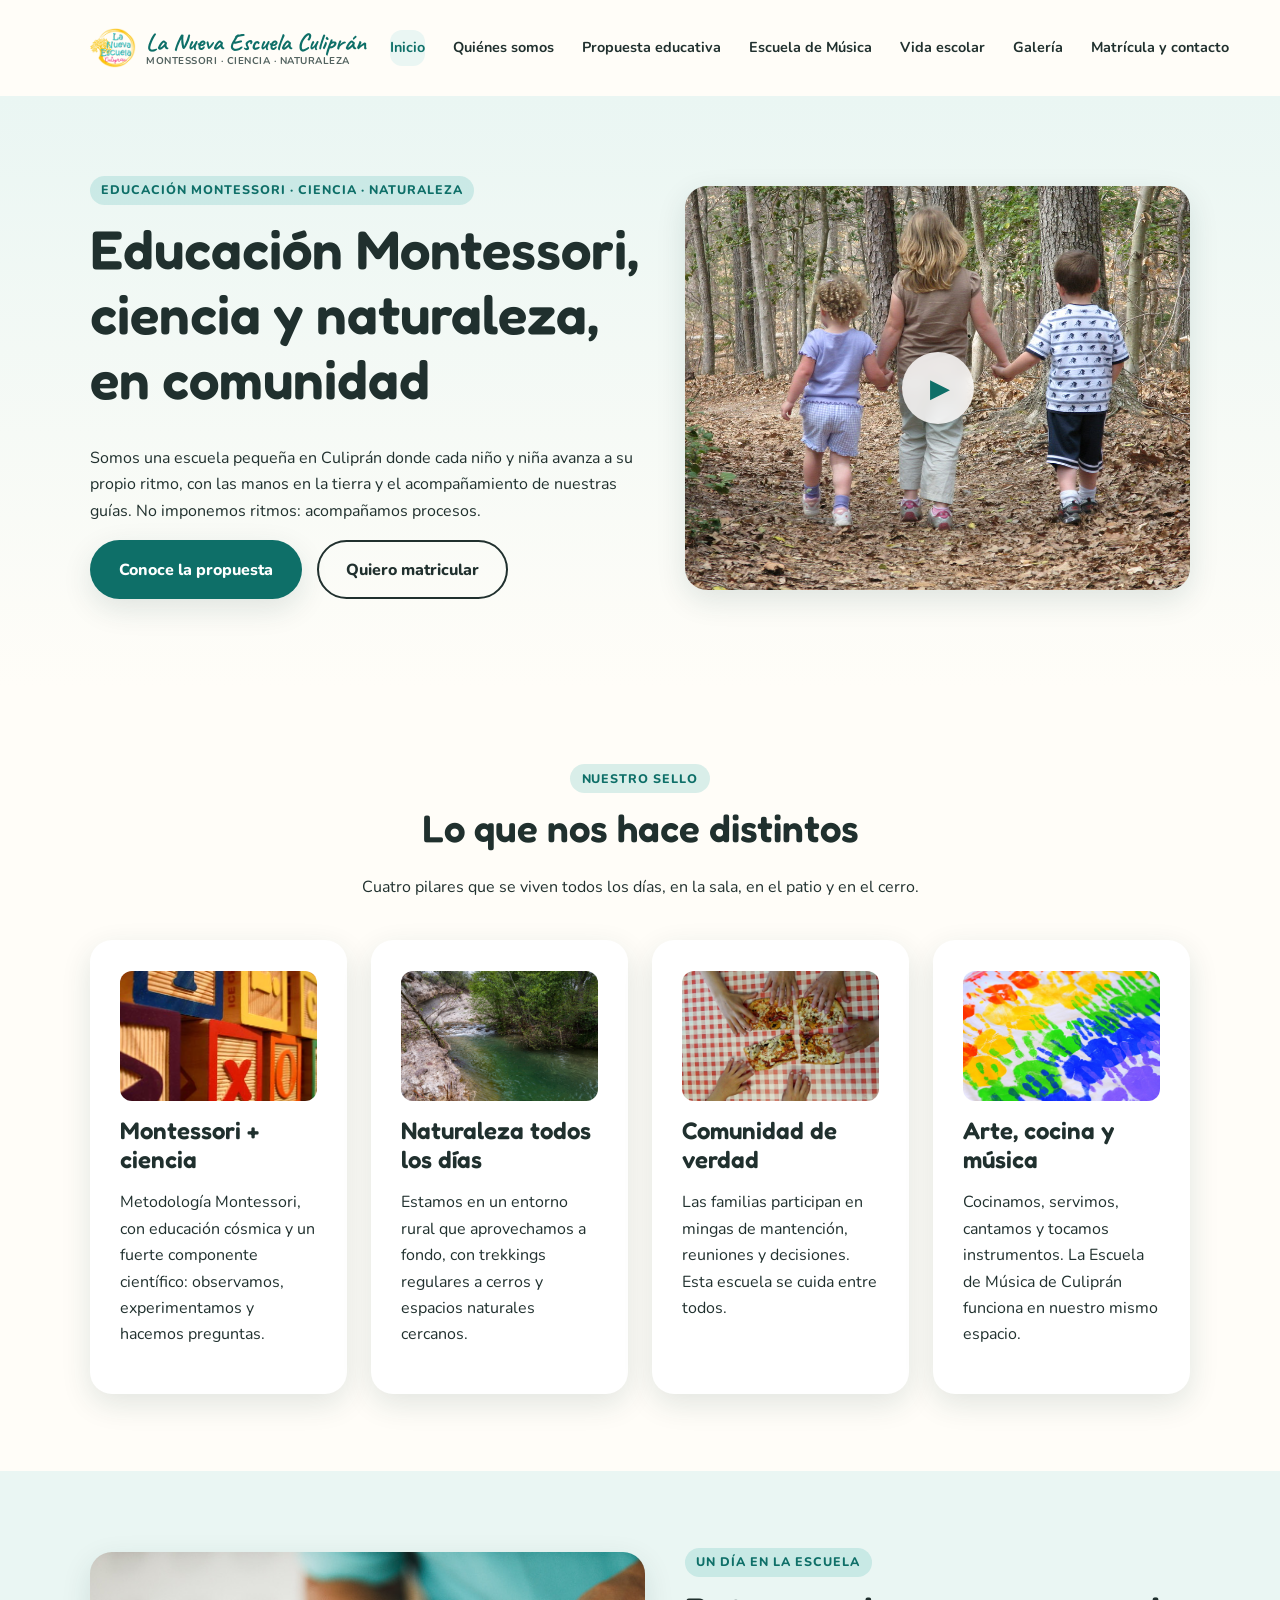
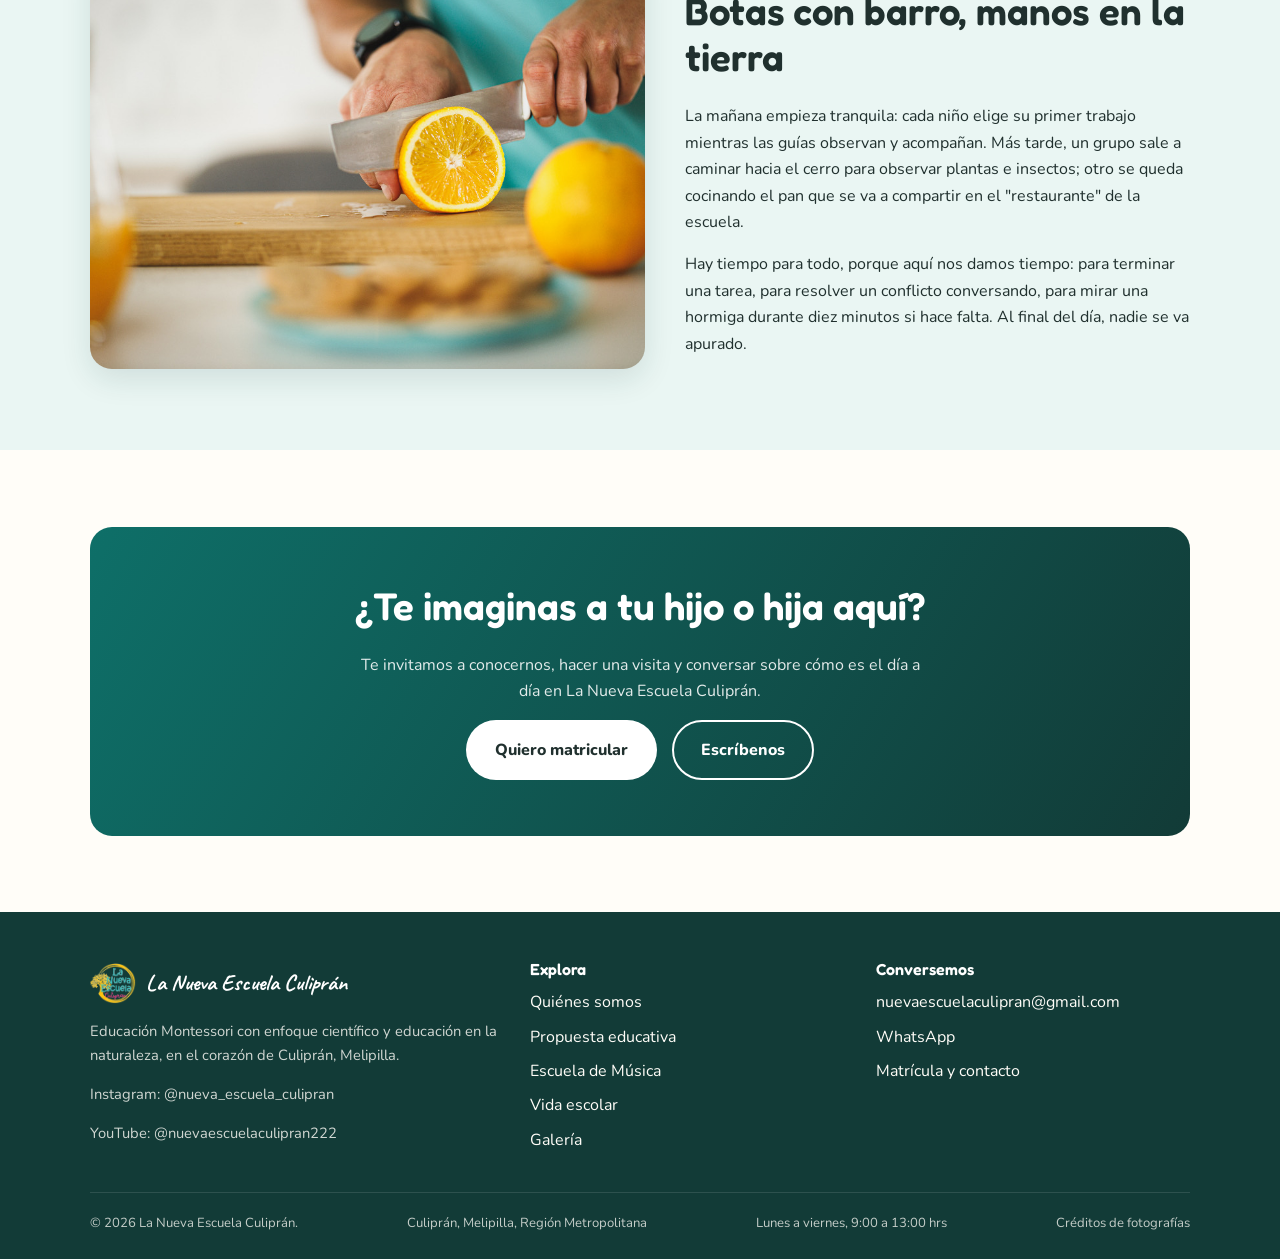
==== index.html @ 43977c89 "Update footer hours of operation" ====
<!DOCTYPE html>
<html lang="es-CL">
<head>
<meta charset="UTF-8">
<meta name="viewport" content="width=device-width, initial-scale=1.0">
<link rel="icon" href="assets/images/logo/favicon.ico" sizes="any">
<link rel="icon" type="image/png" href="assets/images/logo/favicon-32.png" sizes="32x32">
<link rel="icon" type="image/png" href="assets/images/logo/favicon-16.png" sizes="16x16">
<link rel="apple-touch-icon" href="assets/images/logo/apple-touch-icon.png">
<title>La Nueva Escuela Culiprán | Montessori, ciencia y naturaleza</title>
<meta name="description" content="La Nueva Escuela Culiprán es un proyecto educativo alternativo en Culiprán, Melipilla: Montessori, ciencia y educación en la naturaleza, en una comunidad chica y cercana.">
<link rel="stylesheet" href="css/styles.css">
</head>
<body>

<header class="site-header">
  <div class="container nav-wrapper" style="justify-content:space-between;">
    <a href="index.html" class="brand">
      <span class="brand-mark" aria-hidden="true">
        <img src="assets/images/logo/logo-transparente.png" alt="Logo de La Nueva Escuela Culiprán">
      </span>
      <span class="brand-text">
        <span class="brand-title">La Nueva Escuela Culiprán</span>
        <small>Montessori · Ciencia · Naturaleza</small>
      </span>
    </a>
    <button class="nav-toggle" aria-label="Abrir menú" aria-expanded="false">
      <svg viewBox="0 0 24 24" fill="none" stroke="currentColor" stroke-width="2" stroke-linecap="round"><line x1="3" y1="6" x2="21" y2="6"/><line x1="3" y1="12" x2="21" y2="12"/><line x1="3" y1="18" x2="21" y2="18"/></svg>
    </button>
    <div class="nav-scrim"></div>
    <nav class="main-nav" aria-label="Navegación principal">
      <button class="nav-close" aria-label="Cerrar menú">×</button>
      <ul>
        <li><a href="index.html" class="active">Inicio</a></li>
        <li><a href="quienes-somos.html">Quiénes somos</a></li>
        <li><a href="propuesta-educativa.html">Propuesta educativa</a></li>
        <li><a href="escuela-de-musica.html">Escuela de Música</a></li>
        <li><a href="vida-escolar.html">Vida escolar</a></li>
        <li><a href="galeria.html">Galería</a></li>
        <li><a href="matricula-contacto.html">Matrícula y contacto</a></li>
      </ul>
    </nav>
  </div>
</header>

<main>

  <section class="hero">
    <div class="container">
      <div>
        <span class="eyebrow">Educación Montessori · Ciencia · Naturaleza</span>
        <h1>Educación Montessori, ciencia y naturaleza, en comunidad</h1>
        <p>Somos una escuela pequeña en Culiprán donde cada niño y niña avanza a su propio ritmo, con las manos en la tierra y el acompañamiento de nuestras guías. No imponemos ritmos: acompañamos procesos.</p>
        <div class="btn-row">
          <a href="propuesta-educativa.html" class="btn btn-primary">Conoce la propuesta</a>
          <a href="https://wa.me/56975767982?text=Hola%2C%20me%20gustar%C3%ADa%20saber%20m%C3%A1s%20sobre%20matr%C3%ADcula%20en%20La%20Nueva%20Escuela%20Culipr%C3%A1n" target="_blank" rel="noopener" class="btn btn-secondary">Quiero matricular</a>
        </div>
      </div>
      <button type="button" class="video-teaser" data-video-id="5F0-nXVISpo" aria-label="Reproducir reportaje de Canal 13C sobre la escuela">
        <img class="hero-media placeholder-img" src="assets/images/stock/hero-trekking-familia.jpg" alt="Niños caminando de la mano por un sendero entre árboles, foto ilustrativa">
        <span class="play-badge"><span>▶</span></span>
      </button>
    </div>
  </section>

  <section>
    <div class="container">
      <div class="section-intro text-center">
        <span class="eyebrow">Nuestro sello</span>
        <h2>Lo que nos hace distintos</h2>
        <p>Cuatro pilares que se viven todos los días, en la sala, en el patio y en el cerro.</p>
      </div>
      <div class="grid grid-4">
        <div class="card">
          <img class="card-img" src="assets/images/stock/montessori-bloques.jpg" alt="Bloques de madera de un material educativo tipo Montessori">
          <h3>Montessori + ciencia</h3>
          <p>Metodología Montessori, con educación cósmica y un fuerte componente científico: observamos, experimentamos y hacemos preguntas.</p>
        </div>
        <div class="card">
          <img class="card-img" src="assets/images/stock/naturaleza-canon.jpg" alt="Río de aguas turquesas entre cerros y vegetación">
          <h3>Naturaleza todos los días</h3>
          <p>Estamos en un entorno rural que aprovechamos a fondo, con trekkings regulares a cerros y espacios naturales cercanos.</p>
        </div>
        <div class="card">
          <img class="card-img" src="assets/images/stock/comunidad-manos-pizza.jpg" alt="Manos compartiendo comida sobre una mesa al aire libre">
          <h3>Comunidad de verdad</h3>
          <p>Las familias participan en mingas de mantención, reuniones y decisiones. Esta escuela se cuida entre todos.</p>
        </div>
        <div class="card">
          <img class="card-img" src="assets/images/stock/arte-manos-pintura.jpg" alt="Manos con pintura de colores">
          <h3>Arte, cocina y música</h3>
          <p>Cocinamos, servimos, cantamos y tocamos instrumentos. La Escuela de Música de Culiprán funciona en nuestro mismo espacio.</p>
        </div>
      </div>
    </div>
  </section>

  <section class="section-alt">
    <div class="container">
      <div class="hero" style="padding:0; background:none;">
        <div class="container" style="padding:0;">
          <img class="placeholder-img" style="border-radius: var(--radio); box-shadow: var(--sombra);" src="assets/images/stock/cocina-manos.jpg" alt="Manos cortando fruta sobre una tabla de madera en una cocina">
          <div>
            <span class="eyebrow">Un día en la escuela</span>
            <h2>Botas con barro, manos en la tierra</h2>
            <p>La mañana empieza tranquila: cada niño elige su primer trabajo mientras las guías observan y acompañan. Más tarde, un grupo sale a caminar hacia el cerro para observar plantas e insectos; otro se queda cocinando el pan que se va a compartir en el "restaurante" de la escuela.</p>
            <p>Hay tiempo para todo, porque aquí nos damos tiempo: para terminar una tarea, para resolver un conflicto conversando, para mirar una hormiga durante diez minutos si hace falta. Al final del día, nadie se va apurado.</p>
          </div>
        </div>
      </div>
    </div>
  </section>

  <section>
    <div class="container">
      <div class="cta-band">
        <h2>¿Te imaginas a tu hijo o hija aquí?</h2>
        <p>Te invitamos a conocernos, hacer una visita y conversar sobre cómo es el día a día en La Nueva Escuela Culiprán.</p>
        <div class="btn-row">
          <a href="https://wa.me/56975767982?text=Hola%2C%20me%20gustar%C3%ADa%20saber%20m%C3%A1s%20sobre%20matr%C3%ADcula%20en%20La%20Nueva%20Escuela%20Culipr%C3%A1n" target="_blank" rel="noopener" class="btn btn-light">Quiero matricular</a>
          <a href="mailto:nuevaescuelaculipran@gmail.com" class="btn btn-secondary" style="border-color:var(--blanco); color:var(--blanco);">Escríbenos</a>
        </div>
      </div>
    </div>
  </section>

</main>

<div class="video-modal">
  <div class="video-modal-inner">
    <button type="button" class="video-modal-close" aria-label="Cerrar video">×</button>
    <div class="video-modal-frame"></div>
  </div>
</div>

<footer class="site-footer">
  <div class="container">
    <div class="footer-grid">
      <div>
        <div class="footer-brand">
          <span class="brand-mark" aria-hidden="true">
            <img src="assets/images/logo/logo-transparente.png" alt="Logo de La Nueva Escuela Culiprán">
          </span>
          <span class="brand-title">La Nueva Escuela Culiprán</span>
        </div>
        <p class="footer-note">Educación Montessori con enfoque científico y educación en la naturaleza, en el corazón de Culiprán, Melipilla.</p>
        <p class="footer-note">Instagram: <a href="https://instagram.com/nueva_escuela_culipran" target="_blank" rel="noopener">@nueva_escuela_culipran</a></p>
        <p class="footer-note">YouTube: <a href="https://www.youtube.com/@nuevaescuelaculipran222" target="_blank" rel="noopener">@nuevaescuelaculipran222</a></p>
      </div>
      <div>
        <h4>Explora</h4>
        <ul>
          <li><a href="quienes-somos.html">Quiénes somos</a></li>
          <li><a href="propuesta-educativa.html">Propuesta educativa</a></li>
          <li><a href="escuela-de-musica.html">Escuela de Música</a></li>
          <li><a href="vida-escolar.html">Vida escolar</a></li>
          <li><a href="galeria.html">Galería</a></li>
        </ul>
      </div>
      <div>
        <h4>Conversemos</h4>
        <ul>
          <li><a href="mailto:nuevaescuelaculipran@gmail.com">nuevaescuelaculipran@gmail.com</a></li>
          <li><a href="https://wa.me/56975767982?text=Hola%2C%20me%20gustar%C3%ADa%20saber%20m%C3%A1s%20sobre%20matr%C3%ADcula%20en%20La%20Nueva%20Escuela%20Culipr%C3%A1n" target="_blank" rel="noopener">WhatsApp</a></li>
          <li><a href="matricula-contacto.html">Matrícula y contacto</a></li>
        </ul>
      </div>
    </div>
    <div class="footer-bottom">
      <span>&copy; 2026 La Nueva Escuela Culiprán.</span>
      <span>Culiprán, Melipilla, Región Metropolitana</span>
      <span>Lunes a viernes, 9:00 a 13:00 hrs</span>
      <a href="galeria.html#creditos">Créditos de fotografías</a>
    </div>
  </div>
</footer>

<script src="js/main.js"></script>
</body>
</html>
---- css/styles.css ----
/* ==========================================================================
   La Nueva Escuela Culiprán — hoja de estilos compartida
   Paleta inspirada en el afiche/logo real: turquesa, dorado, coral,
   amarillo sol, verde hoja y rosa, sobre fondo crema. Mobile-first.
   ========================================================================== */

@import url('https://fonts.googleapis.com/css2?family=Caveat:wght@500;600;700&family=Fredoka:wght@400;500;600;700&family=Nunito:wght@400;600;700;800&display=swap');

:root{
  /* paleta de marca (extraída del afiche) */
  --turquesa: #17A399;
  --turquesa-fuerte: #0E6F68;   /* variante segura para texto/botones sobre fondo claro */
  --turquesa-profundo: #0B5F59; /* hover */
  --dorado: #C99A3E;
  --dorado-fuerte: #8F6B26;
  --dorado-profundo: #6E501C;
  --coral: #EF7B45;
  --coral-fuerte: #B8511F;
  --verde-hoja: #5CA860;
  --verde-hoja-fuerte: #3B7A3F;
  --amarillo: #FFD34D;   /* solo fondos/acentos puntuales — nunca texto sobre fondo claro */
  --rosa: #F2A0C4;       /* solo fondos/acentos puntuales */

  --crema: #FFFDF8;
  --crema-suave: #EAF6F3;
  --blanco: #FFFFFF;
  --tinta: #123B37;      /* fondo oscuro (footer, franjas cta) */
  --texto: #20302E;
  --texto-suave: #52625F;

  /* acento activo (se sobreescribe en la página de música) */
  --acento: var(--turquesa-fuerte);
  --acento-claro: var(--turquesa);
  --acento-hover: var(--turquesa-profundo);

  --fuente-script: 'Caveat', cursive;
  --fuente-titulo: 'Fredoka', 'Nunito', sans-serif;
  --fuente-texto: 'Nunito', -apple-system, BlinkMacSystemFont, sans-serif;

  --radio: 22px;
  --radio-chico: 12px;
  --sombra: 0 10px 30px rgba(18, 59, 55, 0.12);
}

*, *::before, *::after{ box-sizing: border-box; }

html{ scroll-behavior: smooth; }

body{
  margin: 0;
  font-family: var(--fuente-texto);
  color: var(--texto);
  background: var(--crema);
  line-height: 1.65;
  -webkit-font-smoothing: antialiased;
}

img{ max-width: 100%; display: block; }

a{ color: inherit; }

h1, h2, h3, h4{
  font-family: var(--fuente-titulo);
  font-weight: 600;
  line-height: 1.2;
  margin: 0 0 0.6em;
  color: var(--texto);
}

h1{ font-size: clamp(2rem, 6vw, 3.4rem); }
h2{ font-size: clamp(1.6rem, 4.5vw, 2.4rem); }
h3{ font-size: clamp(1.2rem, 3vw, 1.5rem); }

p{ margin: 0 0 1em; }

.container{
  width: 100%;
  max-width: 1140px;
  margin: 0 auto;
  padding: 0 1.25rem;
}

.eyebrow{
  display: inline-block;
  font-family: var(--fuente-texto);
  font-weight: 800;
  letter-spacing: 0.08em;
  text-transform: uppercase;
  font-size: 0.78rem;
  color: var(--acento);
  background: color-mix(in srgb, var(--acento-claro) 16%, transparent);
  padding: 0.35em 0.9em;
  border-radius: 999px;
  margin-bottom: 0.9em;
}

.text-center{ text-align: center; }
.section-intro{ max-width: 700px; margin: 0 auto 2.5rem; }
.section-intro.text-left{ margin-left: 0; }

section{ padding: clamp(2.5rem, 6vw, 5rem) 0; }
.section-alt{ background: var(--crema-suave); }
.section-cafe{
  background: var(--tinta);
  color: var(--crema);
}
.section-cafe h2, .section-cafe h3{ color: var(--blanco); }

/* ---------- divisor decorativo (uso puntual, no como fondo) ---------- */
.divider{
  display: flex;
  align-items: center;
  justify-content: center;
  gap: 0.9rem;
  margin: 0 auto 2.5rem;
  max-width: 320px;
}
.divider::before, .divider::after{
  content: "";
  height: 2px;
  flex: 1;
  background: linear-gradient(90deg, transparent, currentColor);
  opacity: 0.35;
}
.divider::after{ background: linear-gradient(90deg, currentColor, transparent); }
.divider span{
  font-size: 1.3rem;
  line-height: 1;
  flex-shrink: 0;
}

/* ---------- botones ---------- */
.btn{
  display: inline-flex;
  align-items: center;
  justify-content: center;
  gap: 0.5em;
  font-family: var(--fuente-texto);
  font-weight: 800;
  font-size: 1rem;
  text-decoration: none;
  padding: 0.9em 1.7em;
  border-radius: 999px;
  border: 2px solid transparent;
  cursor: pointer;
  transition: transform 0.15s ease, box-shadow 0.15s ease, background 0.15s ease;
}
.btn:hover{ transform: translateY(-2px); }

.btn-primary{
  background: var(--acento);
  color: var(--blanco);
  box-shadow: var(--sombra);
}
.btn-primary:hover{ background: var(--acento-hover); }

.btn-secondary{
  background: transparent;
  border-color: currentColor;
  color: var(--texto);
}
.btn-secondary:hover{ background: rgba(18,59,55,0.06); }

.btn-light{
  background: var(--blanco);
  color: var(--texto);
}

.btn-whatsapp{
  background: var(--verde-hoja-fuerte);
  color: var(--blanco);
}
.btn-whatsapp:hover{ background: #2c5e2f; }

.btn-row{
  display: flex;
  flex-wrap: wrap;
  gap: 0.9rem;
}

/* ---------- header ----------
   Una sola fila: logo a la izquierda, nav a la derecha. Sin backdrop-filter:
   esa propiedad convierte a .site-header en el "contenedor" de referencia
   para los descendientes con position:fixed (como .main-nav), lo que rompía
   el menú móvil y lo hacía aparecer apilado en vez de oculto. */
.site-header{
  position: sticky;
  top: 0;
  z-index: 100;
  background: var(--crema);
}

.site-header .container{
  display: flex;
  align-items: center;
  justify-content: space-between;
  gap: 1.5rem;
  height: 96px;
}

.brand{
  display: flex;
  align-items: center;
  gap: 0.65rem;
  text-decoration: none;
  color: var(--texto);
  flex-shrink: 0;
}
.brand-mark{
  width: 46px;
  height: 46px;
  flex-shrink: 0;
  display: flex;
  align-items: center;
  justify-content: center;
}
.brand-mark img{
  width: 100%;
  height: 100%;
  object-fit: contain;
  display: block;
}

.brand-text{
  display: flex;
  flex-direction: column;
  justify-content: center;
  line-height: 1.15;
}
.brand-title{
  font-family: var(--fuente-script);
  font-weight: 700;
  font-size: 1.5rem;
  color: var(--turquesa-fuerte);
  white-space: nowrap;
}
.brand-text small{
  font-family: var(--fuente-texto);
  font-weight: 700;
  font-size: 0.62rem;
  letter-spacing: 0.05em;
  text-transform: uppercase;
  color: var(--texto-suave);
  white-space: nowrap;
}

.nav-toggle{
  display: inline-flex;
  align-items: center;
  justify-content: center;
  width: 44px;
  height: 44px;
  border-radius: 12px;
  border: 2px solid var(--texto);
  background: transparent;
  cursor: pointer;
  flex-shrink: 0;
}
.nav-toggle svg{ width: 22px; height: 22px; }

.main-nav{
  position: fixed;
  inset: 0 0 0 auto;
  width: min(82vw, 340px);
  height: 100vh;
  background: var(--blanco);
  box-shadow: -12px 0 30px rgba(18,59,55,0.15);
  padding: 5.5rem 1.75rem 2rem;
  transform: translateX(100%);
  transition: transform 0.28s ease;
  z-index: 99;
  overflow-y: auto;
  display: flex;
  flex-direction: column;
}
.main-nav.is-open{ transform: translateX(0); }

.nav-scrim{
  position: fixed;
  inset: 0;
  background: rgba(18,59,55,0.35);
  opacity: 0;
  pointer-events: none;
  transition: opacity 0.28s ease;
  z-index: 98;
}
.nav-scrim.is-open{ opacity: 1; pointer-events: auto; }

.main-nav ul{
  list-style: none;
  margin: 0;
  padding: 0;
  display: flex;
  flex-direction: column;
  gap: 0.3rem;
}
.main-nav a{
  display: block;
  text-decoration: none;
  font-weight: 700;
  font-size: 1.08rem;
  padding: 0.75em 0.5em;
  border-radius: var(--radio-chico);
  color: var(--texto);
  white-space: nowrap;
}
.main-nav a:hover, .main-nav a.active{
  background: var(--crema-suave);
  color: var(--acento);
}
.nav-close{
  position: absolute;
  top: 1.1rem;
  right: 1.25rem;
  width: 40px;
  height: 40px;
  border-radius: 50%;
  border: 2px solid var(--texto);
  background: transparent;
  font-size: 1.3rem;
  cursor: pointer;
  line-height: 1;
}

/* Desde acá el header es UNA fila: logo | nav, sin hamburguesa ni drawer.
   1240px es el mínimo real (medido con las fuentes reales: logo en Caveat +
   7 links en Nunito con 28px de gap) para que nada se corte en dos líneas. */
@media (min-width: 1240px){
  .nav-toggle, .nav-close, .nav-scrim{ display: none; }

  .main-nav{
    position: static;
    width: auto;
    height: auto;
    box-shadow: none;
    background: transparent;
    padding: 0;
    transform: none;
    overflow: visible;
    display: block;
  }
  .main-nav ul{
    display: flex;
    flex-direction: row;
    align-items: center;
    gap: 28px;
  }
  .main-nav a{
    font-size: 0.9rem;
    padding: 0.4em 0;
  }
}

/* ---------- hero ---------- */
.hero{
  padding: clamp(2.5rem, 8vw, 5rem) 0 clamp(3rem, 8vw, 5.5rem);
  background: linear-gradient(180deg, var(--crema-suave), var(--crema));
}
.hero .container{
  display: grid;
  gap: 2.5rem;
  align-items: center;
}
@media (min-width: 900px){
  .hero .container{ grid-template-columns: 1.1fr 1fr; }
}
.hero-media{
  border-radius: var(--radio);
  overflow: hidden;
  box-shadow: var(--sombra);
}

.placeholder-img{
  width: 100%;
  aspect-ratio: 4 / 3;
  border-radius: var(--radio);
  object-fit: cover;
  background: var(--crema-suave);
}

.hero-media.placeholder-img{ aspect-ratio: 5/4; box-shadow: var(--sombra); }

/* ---------- tarjetas / grillas ---------- */
.grid{ display: grid; gap: 1.5rem; }
.grid-2{ grid-template-columns: 1fr; }
.grid-3{ grid-template-columns: 1fr; }
.grid-4{ grid-template-columns: 1fr; }
@media (min-width: 640px){
  .grid-2{ grid-template-columns: 1fr 1fr; }
  .grid-4{ grid-template-columns: 1fr 1fr; }
}
@media (min-width: 900px){
  .grid-3{ grid-template-columns: repeat(3, 1fr); }
  .grid-4{ grid-template-columns: repeat(4, 1fr); }
}

.card{
  background: var(--blanco);
  border-radius: var(--radio);
  padding: 1.9rem;
  box-shadow: var(--sombra);
}
.card .icon{
  width: 54px;
  height: 54px;
  border-radius: 16px;
  display: flex;
  align-items: center;
  justify-content: center;
  font-size: 1.5rem;
  background: color-mix(in srgb, var(--acento-claro) 18%, transparent);
  margin-bottom: 1rem;
}
.card-img{
  width: 100%;
  aspect-ratio: 3 / 2;
  object-fit: cover;
  border-radius: var(--radio-chico);
  margin-bottom: 1rem;
}

.card-soft{
  background: var(--crema-suave);
  border-radius: var(--radio);
  padding: 1.9rem;
}

/* ---------- CTA final ---------- */
.cta-band{
  background: linear-gradient(120deg, var(--turquesa-fuerte), var(--tinta));
  color: var(--blanco);
  border-radius: var(--radio);
  padding: clamp(2rem, 6vw, 3.5rem);
  text-align: center;
}
.cta-band h2{ color: var(--blanco); }
.cta-band p{ color: rgba(255,255,255,0.88); max-width: 560px; margin-left: auto; margin-right: auto; }
.cta-band .btn-row{ justify-content: center; }

/* ---------- listas de valores ---------- */
.values-list{
  list-style: none;
  margin: 0;
  padding: 0;
  display: grid;
  gap: 1rem;
}
.values-list li{
  display: flex;
  gap: 0.9rem;
  align-items: flex-start;
  background: var(--blanco);
  border-radius: var(--radio-chico);
  padding: 1rem 1.2rem;
  box-shadow: var(--sombra);
}
.values-list .bullet{
  flex-shrink: 0;
  width: 34px;
  height: 34px;
  border-radius: 50%;
  background: var(--acento);
  color: var(--blanco);
  display: flex;
  align-items: center;
  justify-content: center;
  font-weight: 800;
}

/* ---------- timeline (vida escolar) ---------- */
.timeline{
  display: grid;
  gap: 1.25rem;
}
.timeline-item{
  display: grid;
  grid-template-columns: auto 1fr;
  gap: 1rem;
  background: var(--blanco);
  border-radius: var(--radio-chico);
  padding: 1.25rem 1.4rem;
  box-shadow: var(--sombra);
}
.timeline-month{
  font-family: var(--fuente-titulo);
  font-weight: 600;
  color: var(--acento);
  min-width: 92px;
}

/* ---------- tabla de precios (música) ---------- */
.price-table{
  width: 100%;
  border-collapse: collapse;
  background: var(--blanco);
  border-radius: var(--radio);
  overflow: hidden;
  box-shadow: var(--sombra);
}
.price-table th, .price-table td{
  text-align: left;
  padding: 1rem 1.1rem;
  border-bottom: 1px solid var(--crema-suave);
}
.price-table thead th{
  background: var(--acento);
  color: var(--blanco);
  font-family: var(--fuente-titulo);
  font-weight: 600;
}
.price-table tr:last-child td{ border-bottom: none; }
.table-scroll{ overflow-x: auto; border-radius: var(--radio); }
.price-note{
  font-size: 0.85rem;
  color: var(--texto-suave);
  font-style: italic;
}

/* ---------- galería ---------- */
.gallery-grid{
  display: grid;
  grid-template-columns: repeat(2, 1fr);
  gap: 1rem;
}
@media (min-width: 700px){
  .gallery-grid{ grid-template-columns: repeat(3, 1fr); }
}
.gallery-grid .placeholder-img{ aspect-ratio: 1/1; border-radius: var(--radio-chico); }

/* ---------- pasos de matrícula ---------- */
.steps{
  list-style: none;
  margin: 0;
  padding: 0;
  display: grid;
  gap: 1.25rem;
  counter-reset: paso;
}
.steps li{
  position: relative;
  background: var(--blanco);
  border-radius: var(--radio);
  padding: 1.5rem 1.5rem 1.5rem 4.2rem;
  box-shadow: var(--sombra);
}
.steps li::before{
  counter-increment: paso;
  content: counter(paso);
  position: absolute;
  left: 1.3rem;
  top: 1.4rem;
  width: 32px;
  height: 32px;
  border-radius: 50%;
  background: var(--acento);
  color: var(--blanco);
  font-weight: 800;
  font-family: var(--fuente-texto);
  display: flex;
  align-items: center;
  justify-content: center;
}

/* ---------- contacto ---------- */
.contact-grid{
  display: grid;
  gap: 1.5rem;
}

.map-embed{
  position: relative;
  width: 100%;
  aspect-ratio: 4 / 3;
  border-radius: var(--radio);
  overflow: hidden;
  box-shadow: var(--sombra);
}
.map-embed iframe{
  position: absolute;
  inset: 0;
  width: 100%;
  height: 100%;
  border: 0;
  display: block;
}
@media (min-width: 700px){
  .map-embed{ aspect-ratio: 16 / 9; }
}

.video-embed{
  position: relative;
  width: 100%;
  aspect-ratio: 16 / 9;
  border-radius: var(--radio);
  overflow: hidden;
  box-shadow: var(--sombra);
}
.video-embed iframe{
  position: absolute;
  inset: 0;
  width: 100%;
  height: 100%;
  border: 0;
  display: block;
}

/* ---------- pastillas de navegación interna (dentro de una página) ---------- */
.page-tabs-wrap{
  padding: 0.85rem 0;
  background: var(--crema);
  border-bottom: 1px solid var(--crema-suave);
}
.page-tabs{
  display: flex;
  gap: 0.6rem;
  overflow-x: auto;
  scrollbar-width: none;
}
.page-tabs::-webkit-scrollbar{ display: none; }
.page-tabs a{
  flex-shrink: 0;
  white-space: nowrap;
  font-weight: 700;
  font-size: 0.85rem;
  padding: 0.5em 1.1em;
  border-radius: 999px;
  background: var(--crema-suave);
  color: var(--texto);
  text-decoration: none;
  transition: background 0.15s ease, color 0.15s ease;
}
.page-tabs a:hover{
  background: color-mix(in srgb, var(--acento) 18%, transparent);
  color: var(--acento);
}

/* margen para que el header sticky (96px) no tape las secciones ancladas */
#talleres, #horarios, #viernes-magicos, #disco{ scroll-margin-top: 112px; }
@media (min-width: 800px){
  .contact-grid{ grid-template-columns: 1fr 1fr; }
}
.contact-item{
  display: flex;
  gap: 0.9rem;
  align-items: flex-start;
  margin-bottom: 1.1rem;
}
.contact-item .icon{
  width: 44px;
  height: 44px;
  border-radius: 12px;
  background: var(--crema-suave);
  display: flex;
  align-items: center;
  justify-content: center;
  flex-shrink: 0;
  font-size: 1.2rem;
}
.placeholder-tag{
  display: inline-block;
  background: var(--amarillo);
  color: #5C3F00;
  font-size: 0.78rem;
  font-weight: 700;
  padding: 0.15em 0.6em;
  border-radius: 6px;
  margin-left: 0.4em;
}

/* ---------- footer ---------- */
.site-footer{
  background: var(--tinta);
  color: var(--crema);
  padding: 3rem 0 1.5rem;
}
.site-footer a{ text-decoration: none; color: var(--crema); }
.site-footer a:hover{ color: var(--amarillo); }
.footer-grid{
  display: grid;
  gap: 2rem;
  margin-bottom: 2rem;
}
@media (min-width: 700px){
  .footer-grid{ grid-template-columns: 1.3fr 1fr 1fr; }
}
.footer-grid h4{ color: var(--blanco); font-family: var(--fuente-titulo); font-size: 1rem; }
.footer-grid ul{ list-style: none; margin: 0; padding: 0; display: grid; gap: 0.5rem; }
.footer-brand{ display: flex; align-items: center; gap: 0.6rem; margin-bottom: 0.8rem; }
.footer-brand .brand-title{ color: var(--blanco); font-size: 1.4rem; }
.footer-note{ opacity: 0.8; font-size: 0.92rem; }
.footer-bottom{
  border-top: 1px solid rgba(255,253,248,0.15);
  padding-top: 1.25rem;
  font-size: 0.82rem;
  opacity: 0.75;
  display: flex;
  flex-wrap: wrap;
  gap: 0.5rem 1.2rem;
  justify-content: space-between;
}

/* ---------- teaser de video (overlay tipo thumbnail) + lightbox ----------
   .video-teaser envuelve una imagen ya existente (ej. hero-media) sin tocar
   su tamaño/aspect-ratio/radio propios — solo agrega el botón de play. */
.video-teaser{
  position: relative;
  display: block;
  width: 100%;
  border: none;
  padding: 0;
  background: none;
  cursor: pointer;
}
.video-teaser img{ transition: filter 0.25s ease; }
.video-teaser:hover img{ filter: brightness(0.82); }
.video-teaser .play-badge{
  position: absolute;
  inset: 0;
  display: flex;
  align-items: center;
  justify-content: center;
  pointer-events: none;
}
.video-teaser .play-badge span{
  width: 72px;
  height: 72px;
  border-radius: 50%;
  background: rgba(255,255,255,0.82);
  backdrop-filter: blur(6px);
  -webkit-backdrop-filter: blur(6px);
  color: var(--acento);
  display: flex;
  align-items: center;
  justify-content: center;
  font-size: 1.6rem;
  padding-left: 4px;
  box-shadow: 0 8px 24px rgba(18,59,55,0.35);
  transition: transform 0.25s ease;
}
.video-teaser:hover .play-badge span{ transform: scale(1.1); }

.video-modal{
  display: none;
  position: fixed;
  inset: 0;
  z-index: 200;
  background: rgba(18,59,55,0.9);
  align-items: center;
  justify-content: center;
  padding: 1.25rem;
}
.video-modal.is-open{ display: flex; }
.video-modal-inner{
  position: relative;
  width: 100%;
  max-width: 900px;
}
.video-modal-frame{
  width: 100%;
  aspect-ratio: 16/9;
  border-radius: var(--radio-chico);
  overflow: hidden;
  background: #000;
}
.video-modal-frame iframe{ width: 100%; height: 100%; border: none; display: block; }
.video-modal-close{
  position: absolute;
  top: -46px;
  right: 0;
  width: 36px;
  height: 36px;
  border-radius: 50%;
  border: 2px solid var(--blanco);
  background: transparent;
  color: var(--blanco);
  font-size: 1.2rem;
  line-height: 1;
  cursor: pointer;
}

/* ---------- música: acento propio (dorado) ---------- */
body.pagina-musica{
  --acento: var(--dorado-fuerte);
  --acento-claro: var(--dorado);
  --acento-hover: var(--dorado-profundo);
}

/* ---------- utilidades ---------- */
.mt-0{ margin-top: 0; }
.mb-0{ margin-bottom: 0; }
.text-muted{ color: var(--texto-suave); }
.badge{
  display: inline-block;
  background: var(--crema-suave);
  color: var(--texto-suave);
  font-size: 0.75rem;
  font-weight: 700;
  padding: 0.25em 0.75em;
  border-radius: 999px;
  margin-bottom: 0.5rem;
  letter-spacing: 0.03em;
  text-transform: uppercase;
}
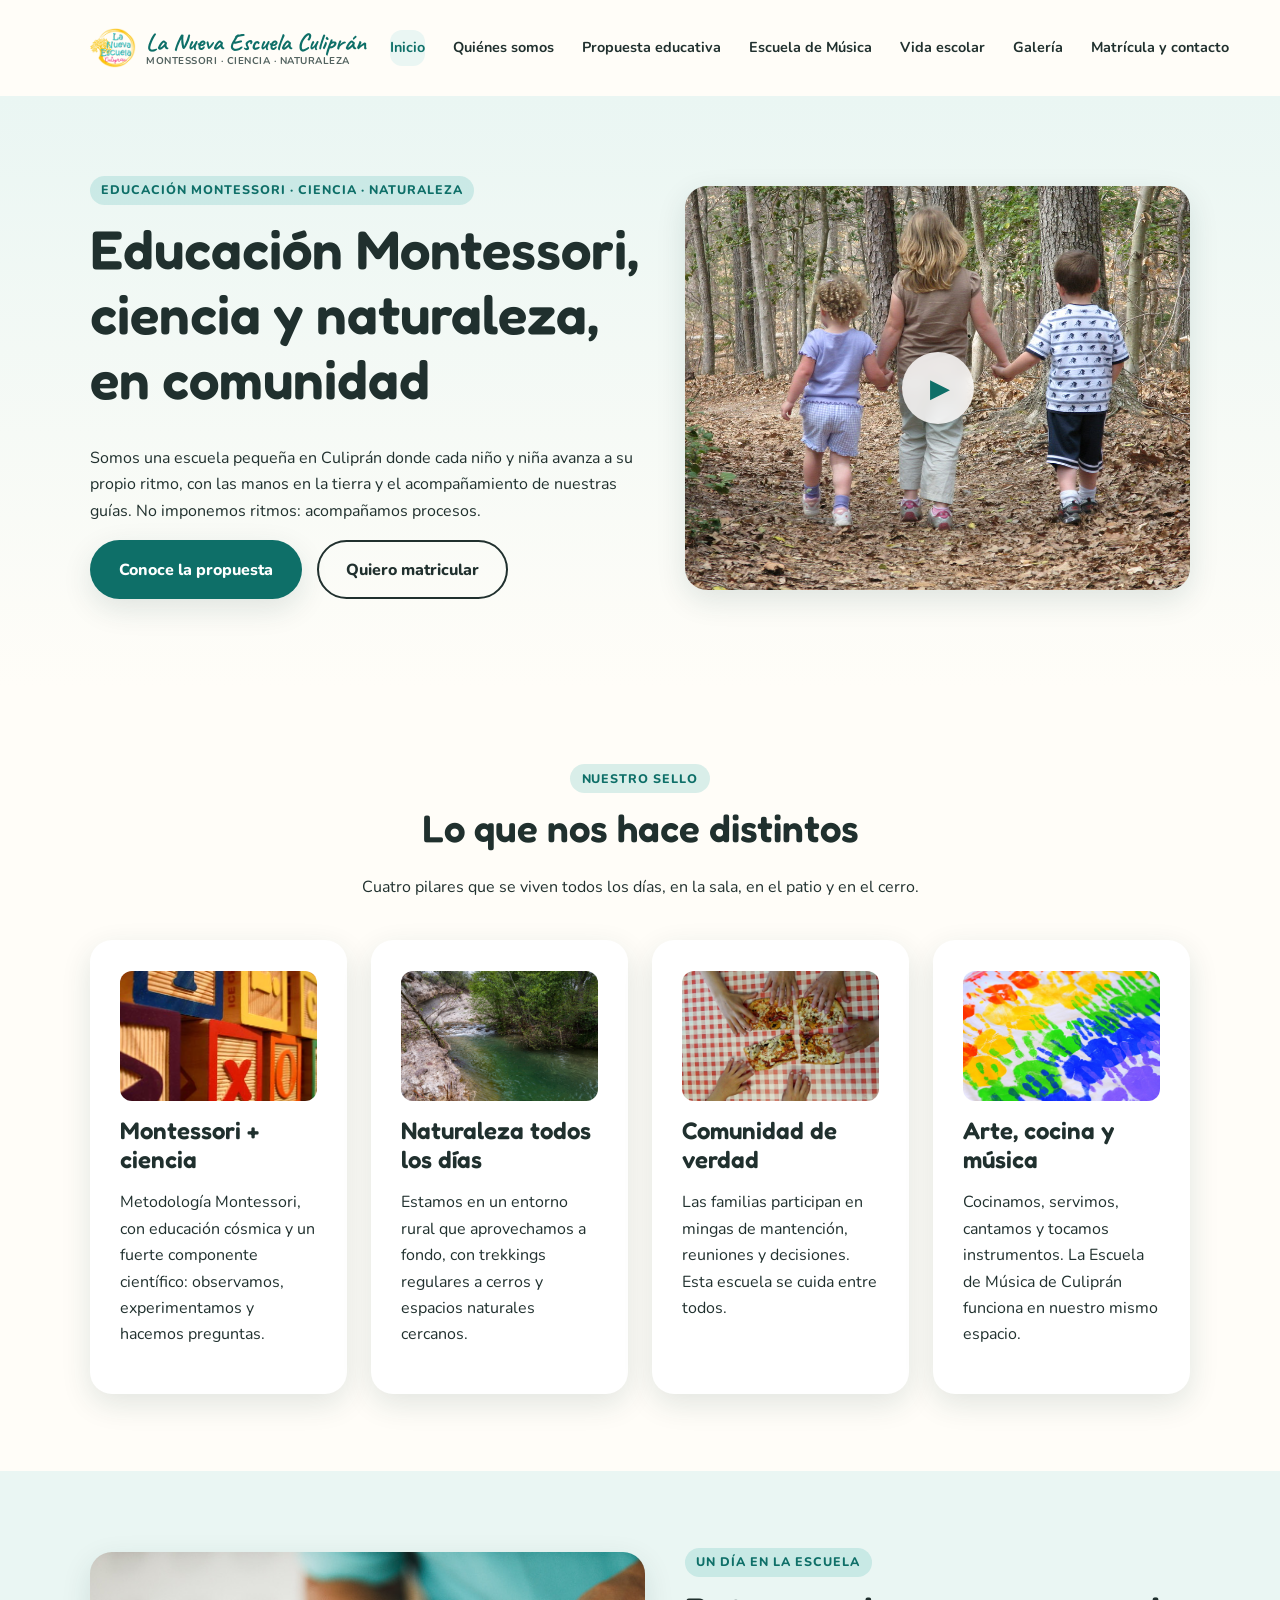
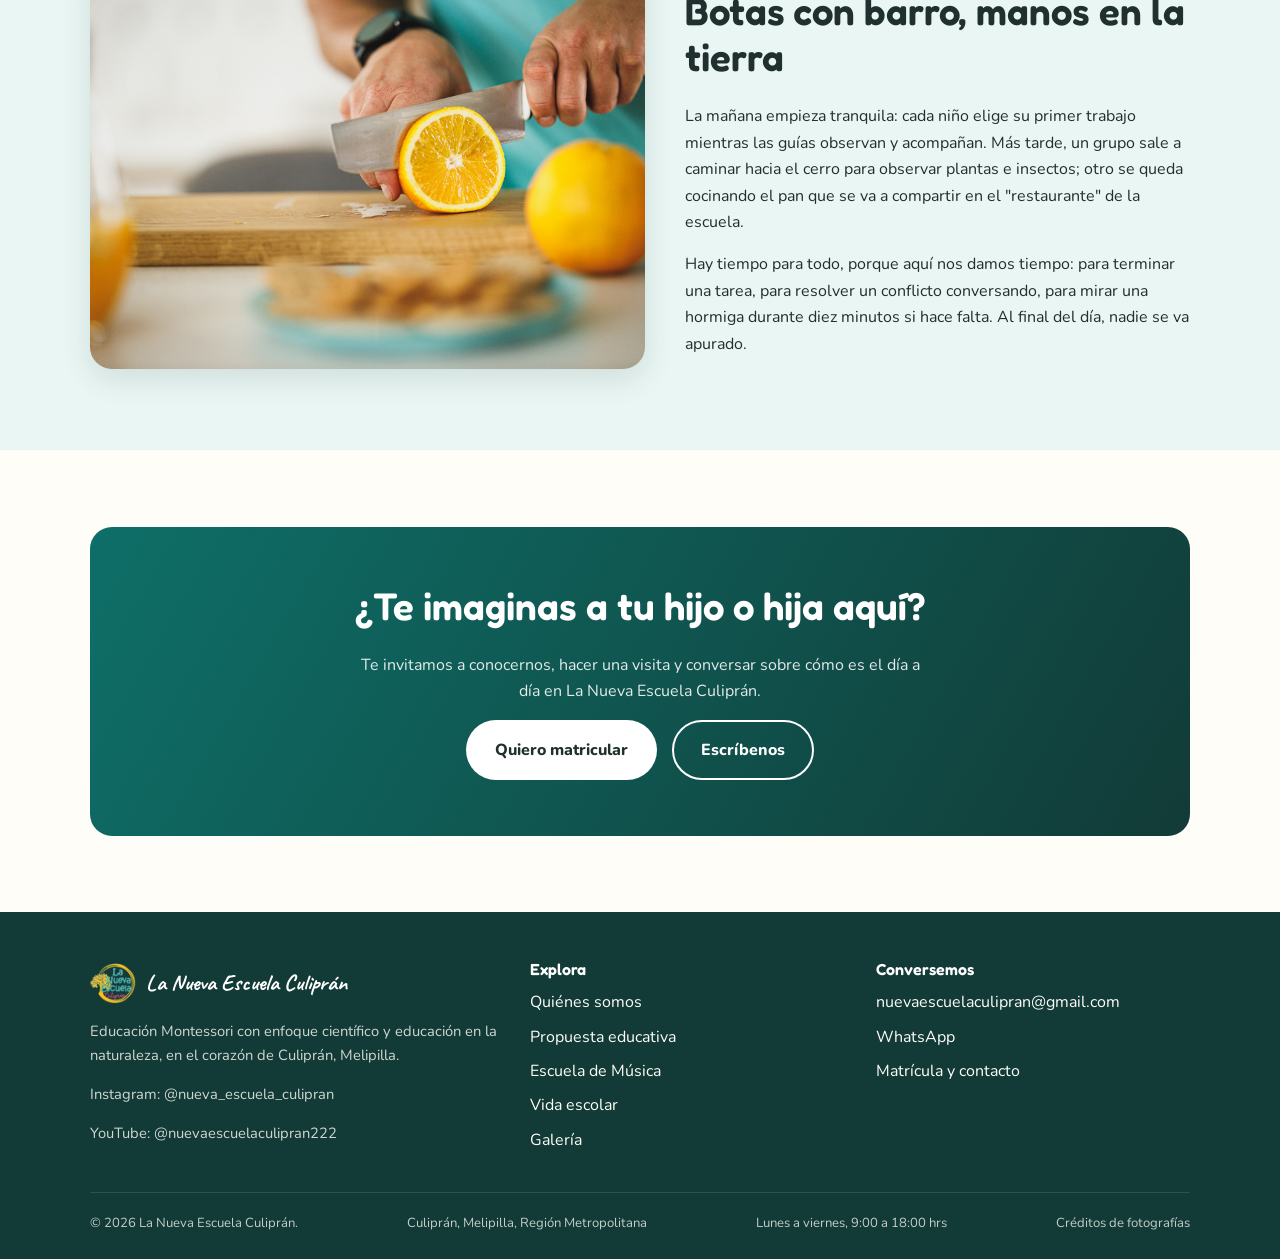
==== commit 5c4abaac: "SEO técnico sitemap, robots, Open Graph, canonical, JSON-LD y FAQ" ====
--- a/index.html
+++ b/index.html
@@ -9,6 +9,15 @@
 <link rel="apple-touch-icon" href="assets/images/logo/apple-touch-icon.png">
 <title>La Nueva Escuela Culiprán | Montessori, ciencia y naturaleza</title>
 <meta name="description" content="La Nueva Escuela Culiprán es un proyecto educativo alternativo en Culiprán, Melipilla: Montessori, ciencia y educación en la naturaleza, en una comunidad chica y cercana.">
+<link rel="canonical" href="https://fundacionlanuevaescuela.cl/index.html">
+<meta property="og:type" content="website">
+<meta property="og:locale" content="es_CL">
+<meta property="og:site_name" content="La Nueva Escuela Culiprán">
+<meta property="og:title" content="La Nueva Escuela Culiprán | Montessori, ciencia y naturaleza">
+<meta property="og:description" content="La Nueva Escuela Culiprán es un proyecto educativo alternativo en Culiprán, Melipilla: Montessori, ciencia y educación en la naturaleza, en una comunidad chica y cercana.">
+<meta property="og:url" content="https://fundacionlanuevaescuela.cl/index.html">
+<meta property="og:image" content="https://fundacionlanuevaescuela.cl/assets/images/stock/hero-trekking-familia.jpg">
+<meta name="twitter:card" content="summary_large_image">
 <link rel="stylesheet" href="css/styles.css">
 </head>
 <body>
@@ -169,12 +178,41 @@
     <div class="footer-bottom">
       <span>&copy; 2026 La Nueva Escuela Culiprán.</span>
       <span>Culiprán, Melipilla, Región Metropolitana</span>
-      <span>Lunes a viernes, 9:00 a 13:00 hrs</span>
+      <span>Lunes a viernes, 9:00 a 18:00 hrs</span>
       <a href="galeria.html#creditos">Créditos de fotografías</a>
     </div>
   </div>
 </footer>
 
+<script type="application/ld+json">
+{
+  "@context": "https://schema.org",
+  "@type": "EducationalOrganization",
+  "name": "La Nueva Escuela Culiprán",
+  "url": "https://fundacionlanuevaescuela.cl/",
+  "logo": "https://fundacionlanuevaescuela.cl/assets/images/logo/logo-transparente.png",
+  "image": "https://fundacionlanuevaescuela.cl/assets/images/stock/hero-trekking-familia.jpg",
+  "description": "Proyecto educativo alternativo en Culiprán, Melipilla: metodología Montessori, ciencia y educación en la naturaleza, en una comunidad chica y cercana.",
+  "email": "nuevaescuelaculipran@gmail.com",
+  "telephone": "+56975767982",
+  "address": {
+    "@type": "PostalAddress",
+    "addressLocality": "Culiprán, Melipilla",
+    "addressRegion": "Región Metropolitana",
+    "addressCountry": "CL"
+  },
+  "geo": {
+    "@type": "GeoCoordinates",
+    "latitude": -33.791139,
+    "longitude": -71.250055
+  },
+  "openingHours": "Mo-Fr 09:00-18:00",
+  "sameAs": [
+    "https://instagram.com/nueva_escuela_culipran",
+    "https://www.youtube.com/@nuevaescuelaculipran222"
+  ]
+}
+</script>
 <script src="js/main.js"></script>
 </body>
 </html>
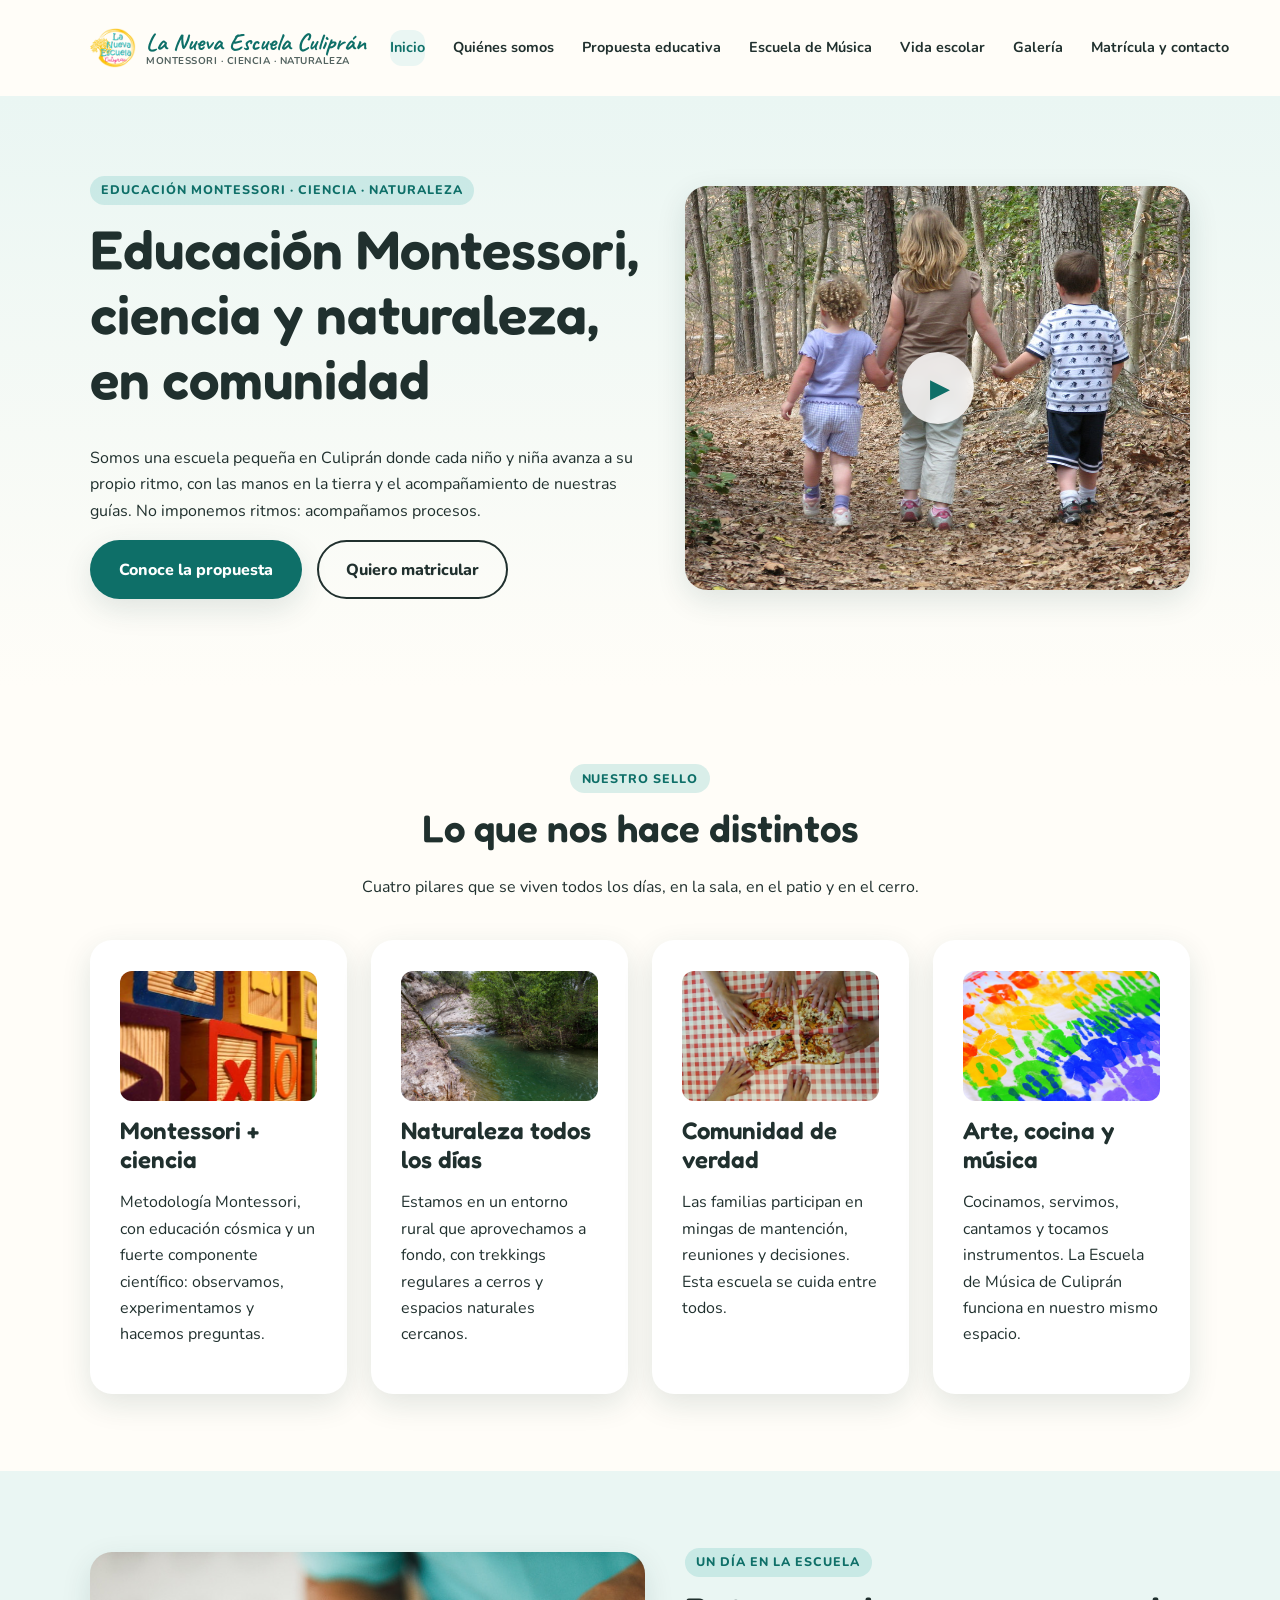
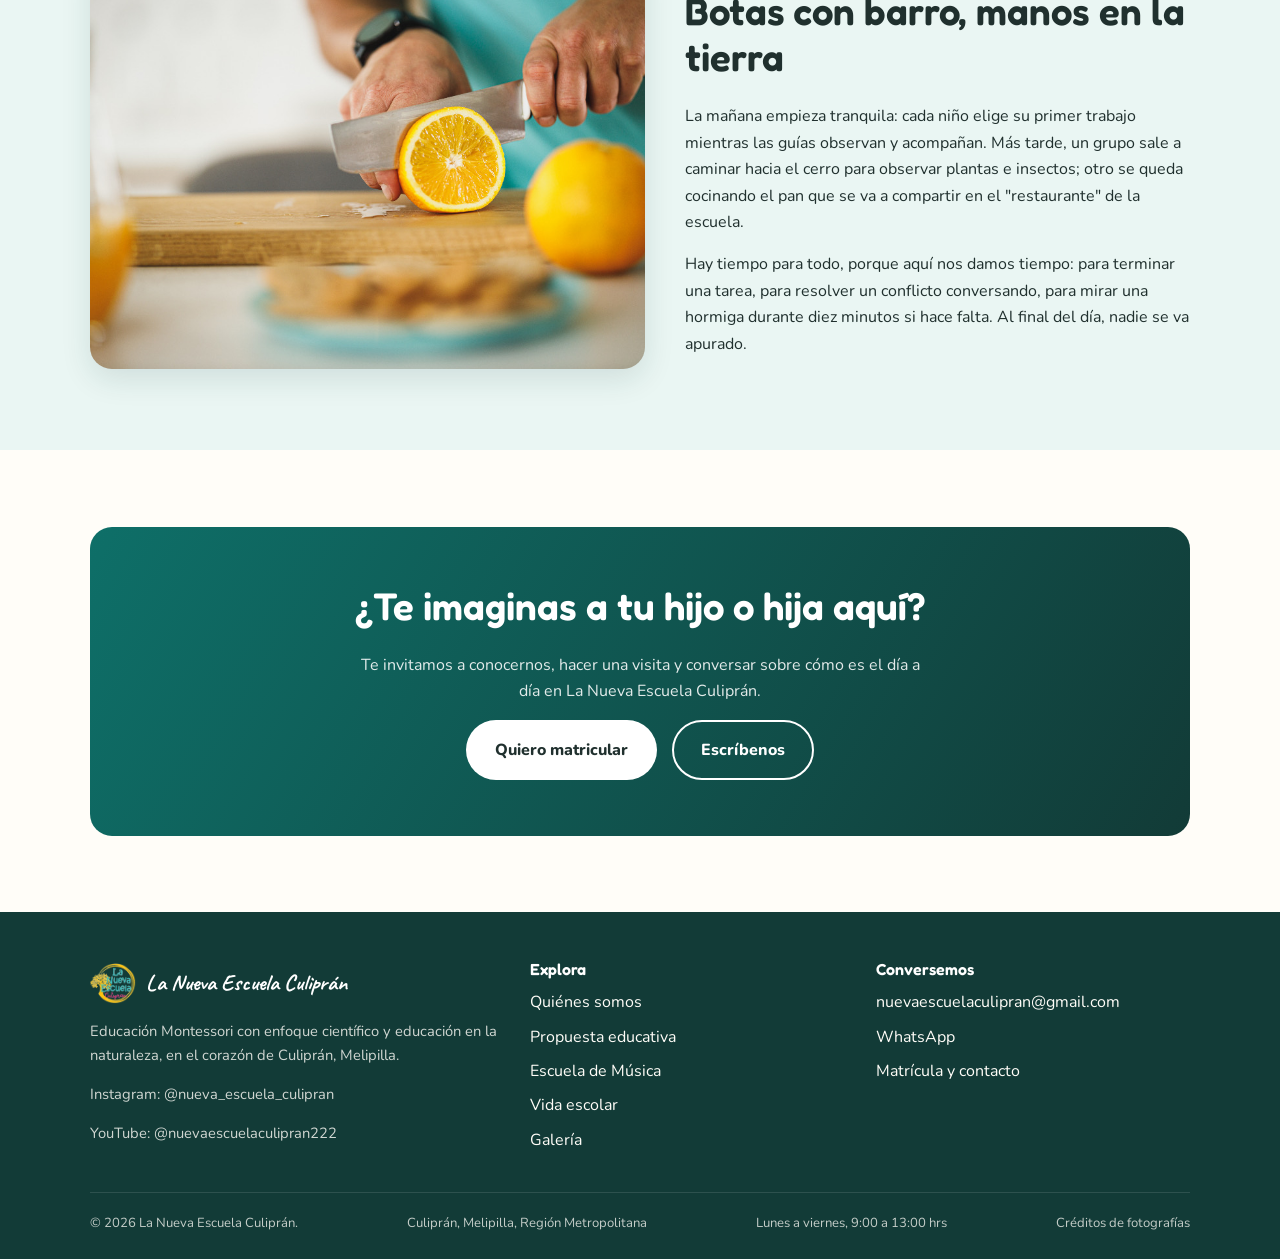
==== commit a1881cb3: "Update opening hours in footer and JSON schema" ====
--- a/index.html
+++ b/index.html
@@ -178,7 +178,7 @@
     <div class="footer-bottom">
       <span>&copy; 2026 La Nueva Escuela Culiprán.</span>
       <span>Culiprán, Melipilla, Región Metropolitana</span>
-      <span>Lunes a viernes, 9:00 a 18:00 hrs</span>
+      <span>Lunes a viernes, 9:00 a 13:00 hrs</span>
       <a href="galeria.html#creditos">Créditos de fotografías</a>
     </div>
   </div>
@@ -206,7 +206,7 @@
     "latitude": -33.791139,
     "longitude": -71.250055
   },
-  "openingHours": "Mo-Fr 09:00-18:00",
+  "openingHours": "Mo-Fr 09:00-13:00",
   "sameAs": [
     "https://instagram.com/nueva_escuela_culipran",
     "https://www.youtube.com/@nuevaescuelaculipran222"
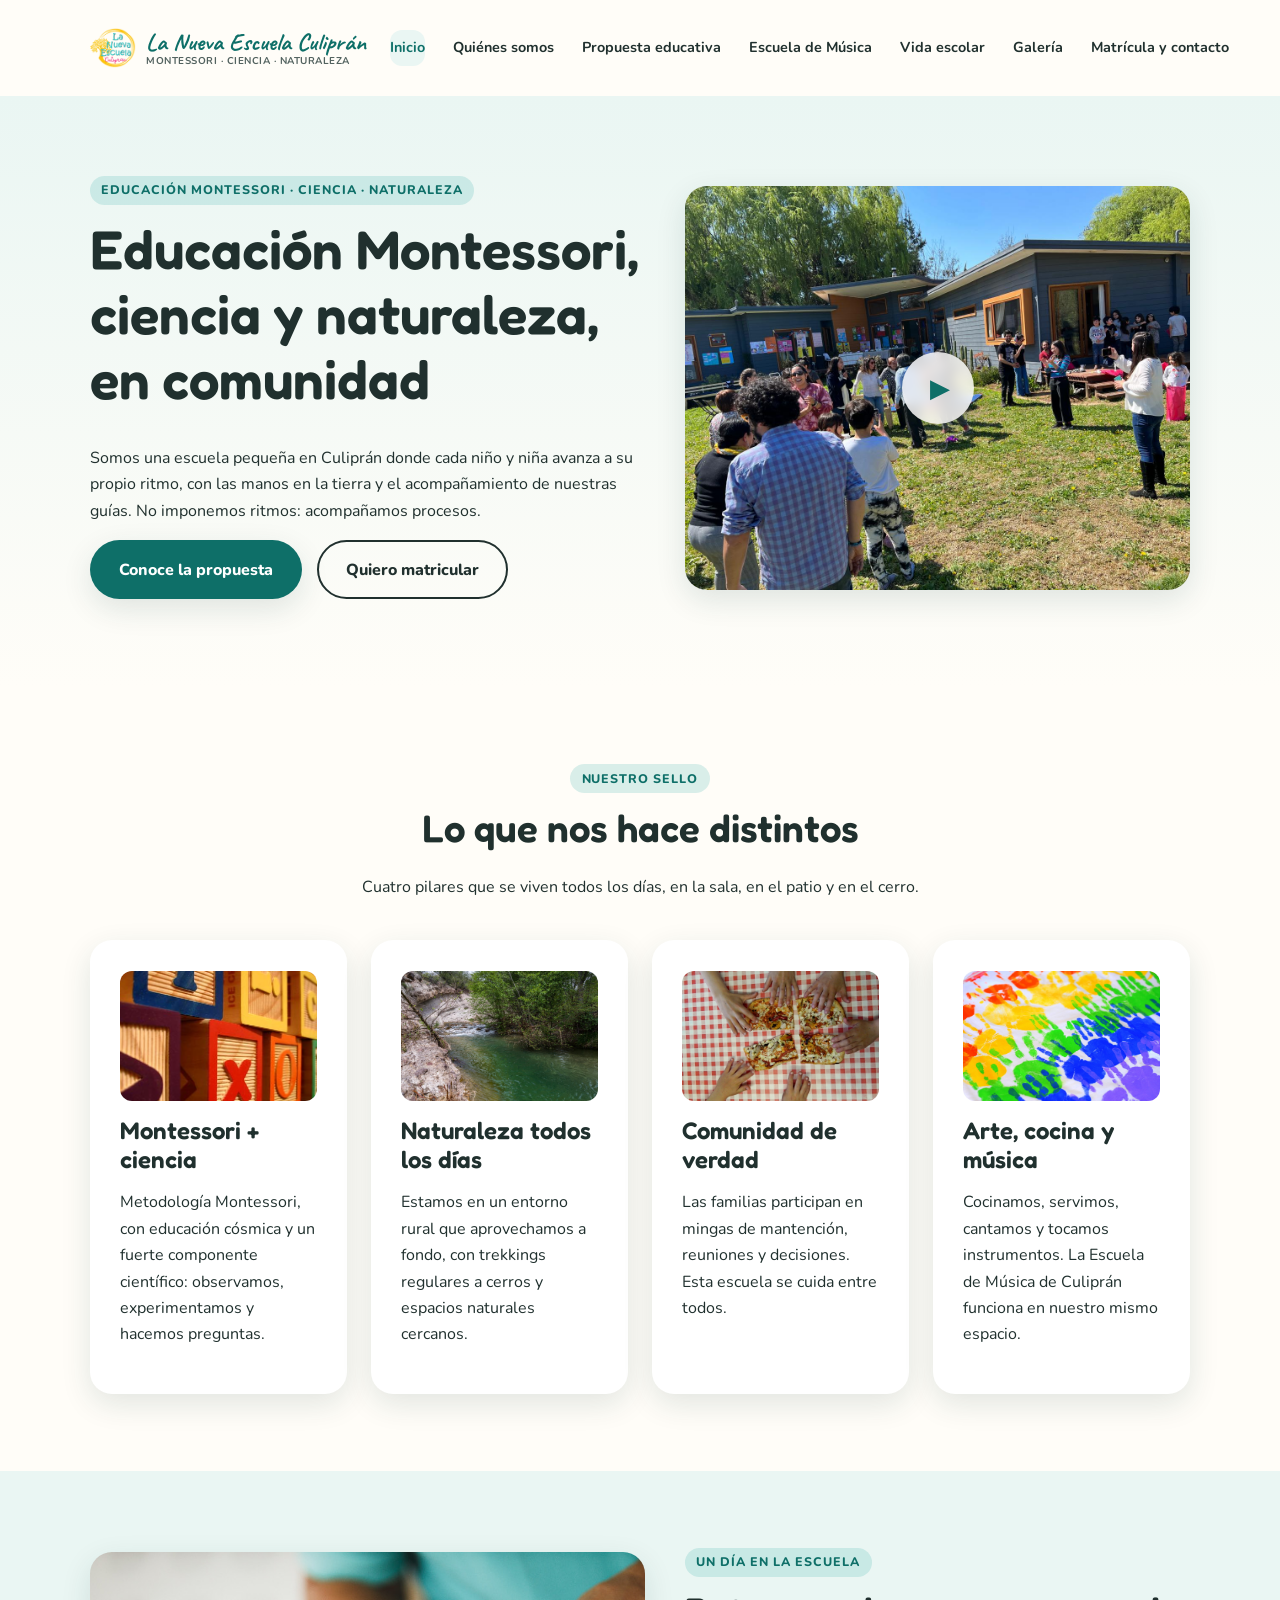
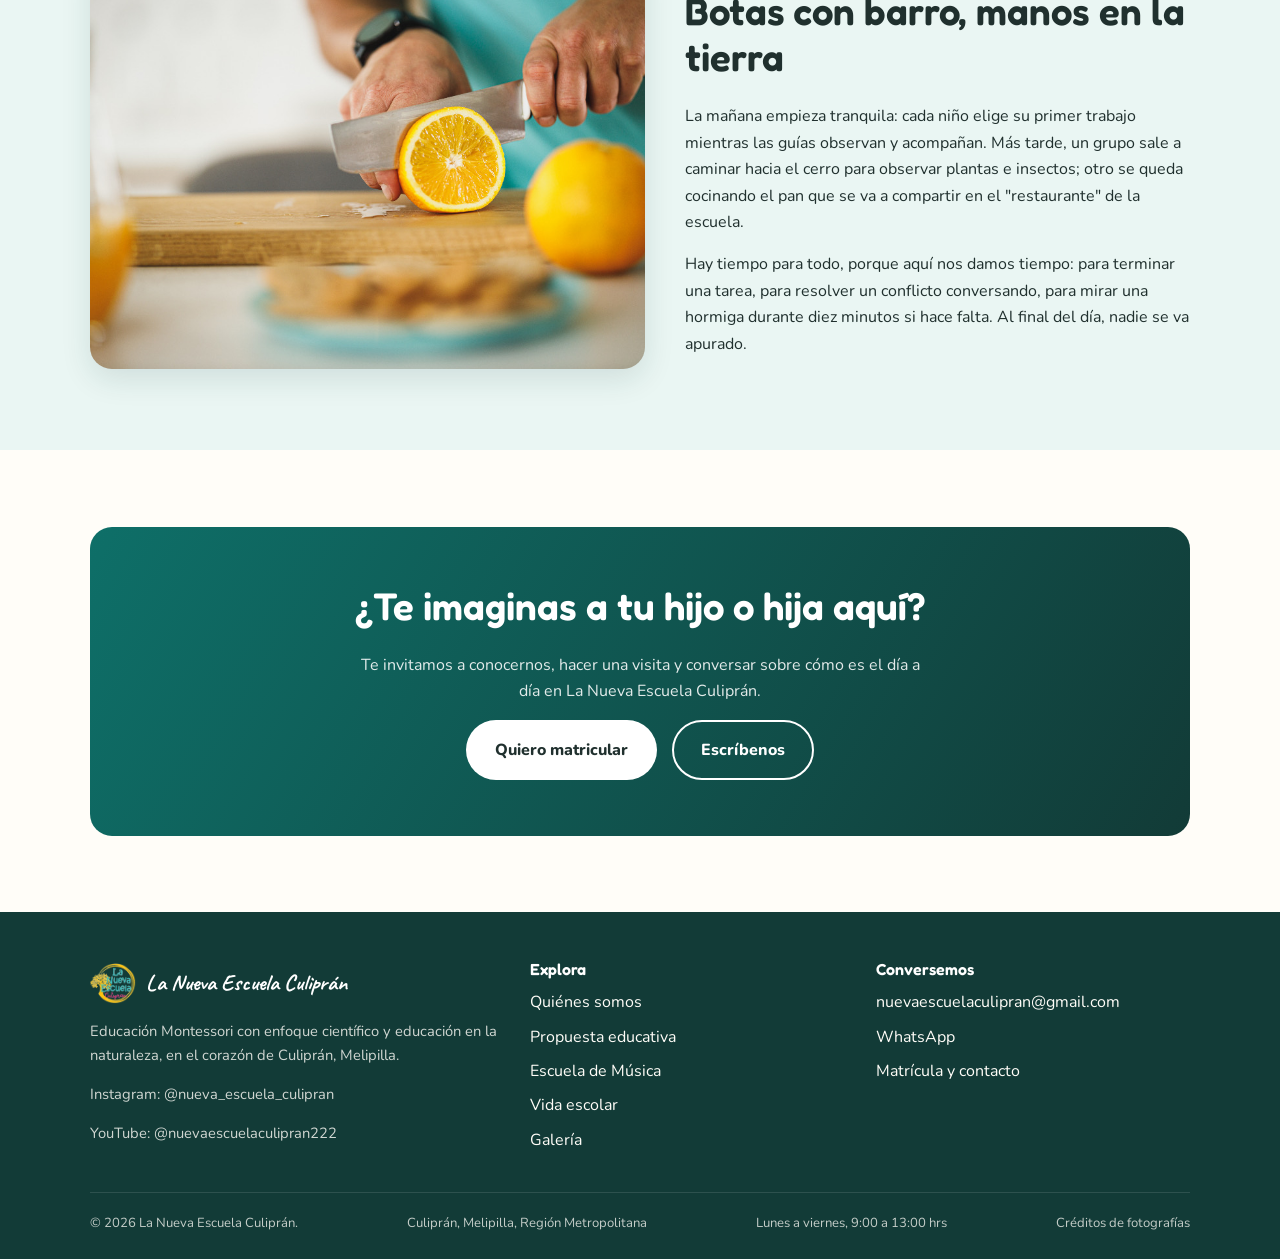
==== commit 4b70a460: "Update telephone number in index.html" ====
--- a/index.html
+++ b/index.html
@@ -194,7 +194,7 @@
   "image": "https://fundacionlanuevaescuela.cl/assets/images/stock/hero-trekking-familia.jpg",
   "description": "Proyecto educativo alternativo en Culiprán, Melipilla: metodología Montessori, ciencia y educación en la naturaleza, en una comunidad chica y cercana.",
   "email": "nuevaescuelaculipran@gmail.com",
-  "telephone": "+56975767982",
+  "telephone": "+56934315927",
   "address": {
     "@type": "PostalAddress",
     "addressLocality": "Culiprán, Melipilla",
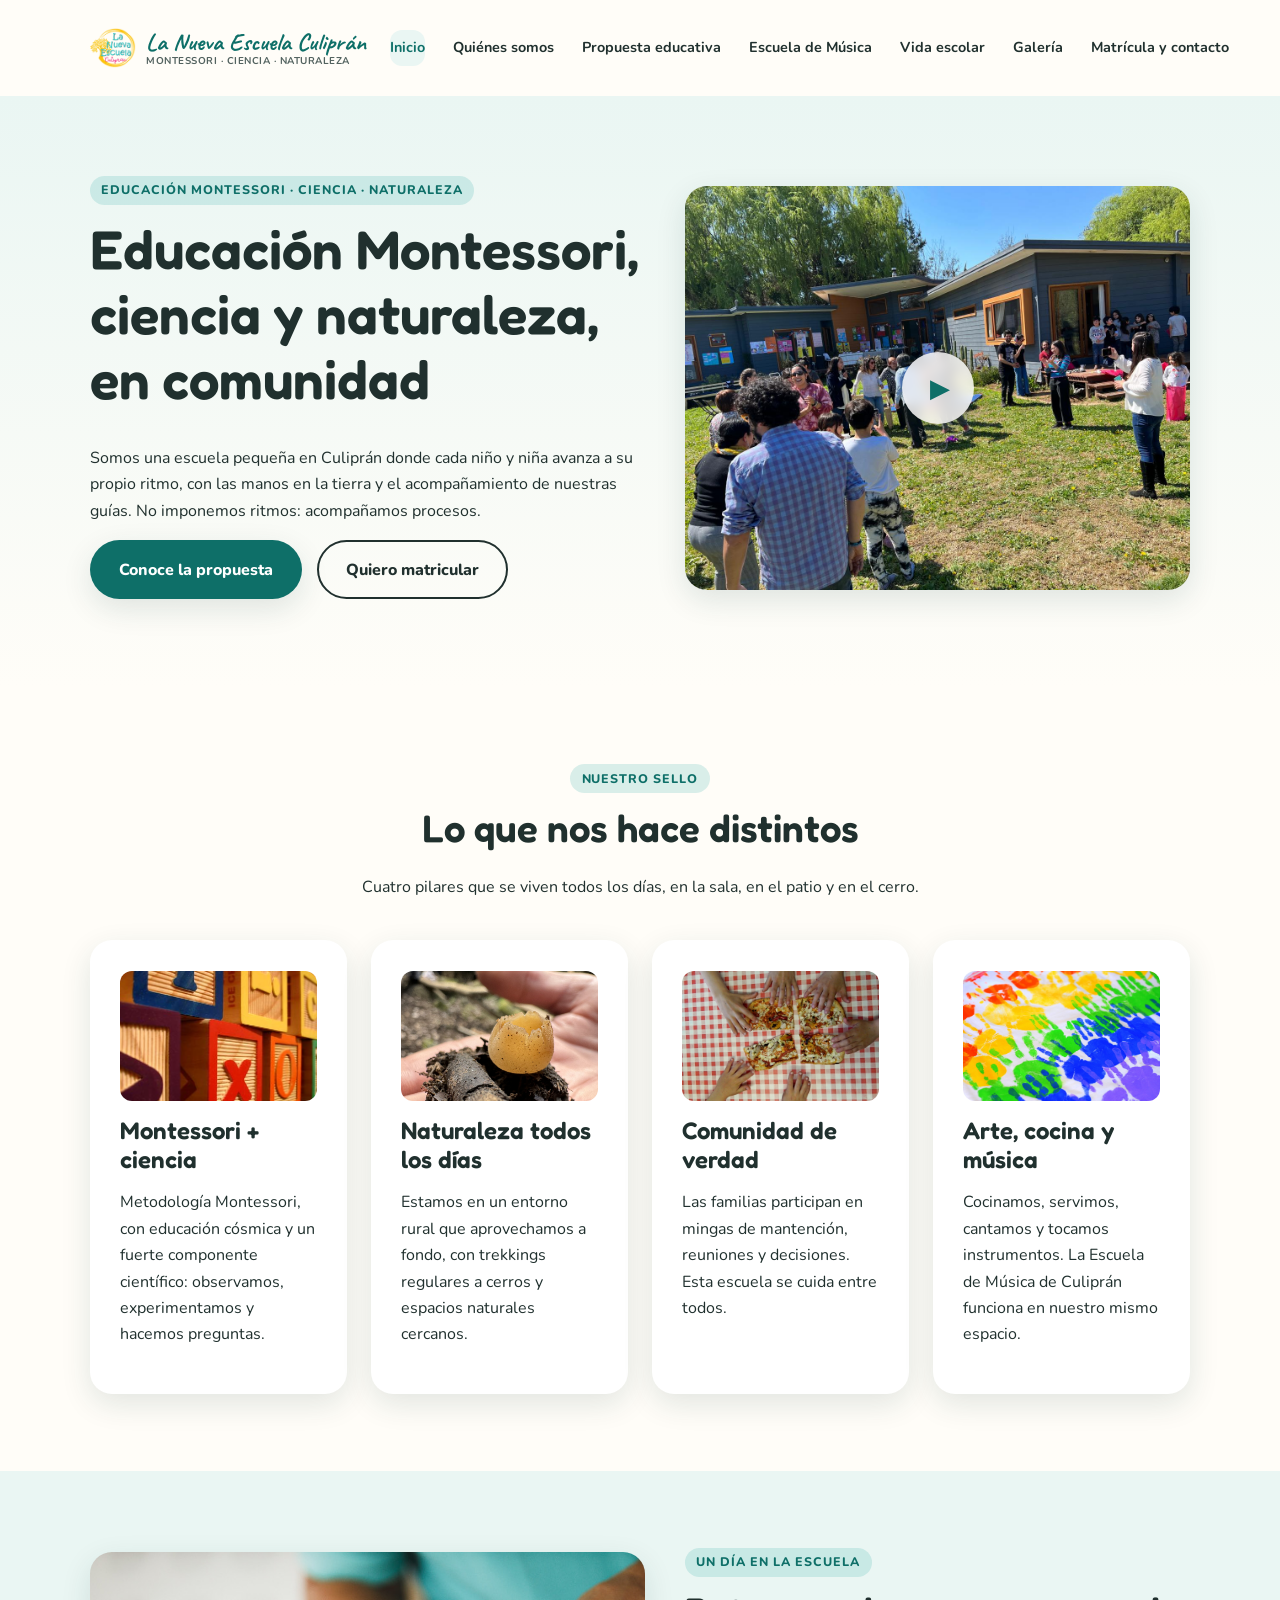
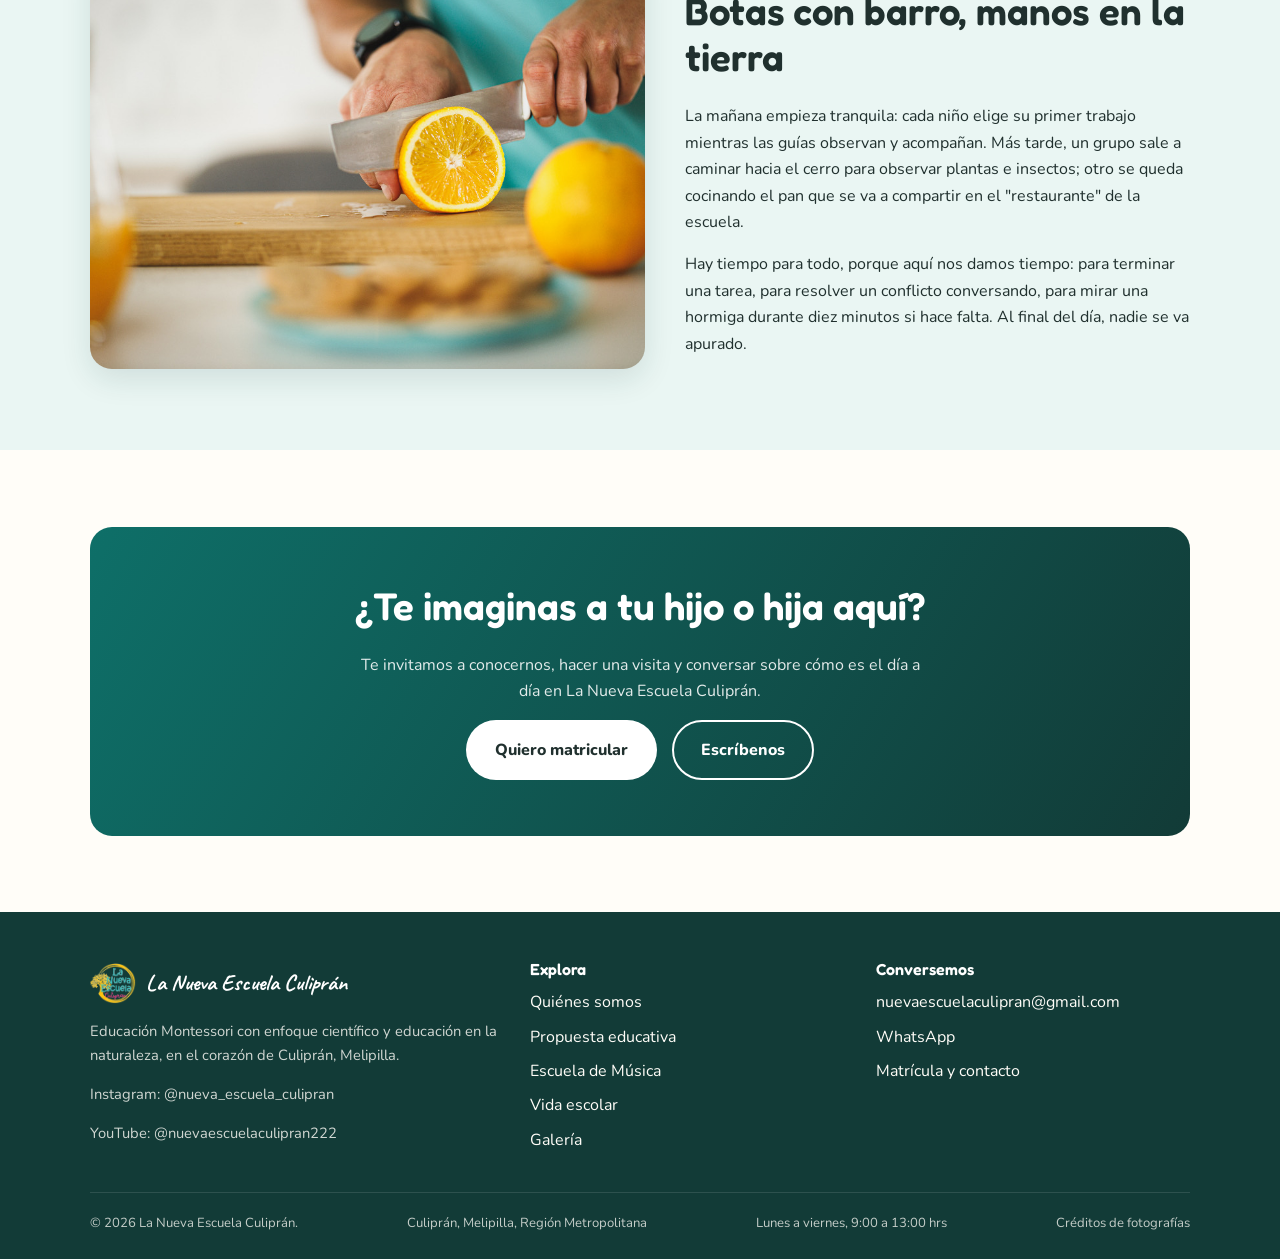
==== commit 3d30033c: "Update index.html" ====
--- a/index.html
+++ b/index.html
@@ -62,7 +62,7 @@
         <p>Somos una escuela pequeña en Culiprán donde cada niño y niña avanza a su propio ritmo, con las manos en la tierra y el acompañamiento de nuestras guías. No imponemos ritmos: acompañamos procesos.</p>
         <div class="btn-row">
           <a href="propuesta-educativa.html" class="btn btn-primary">Conoce la propuesta</a>
-          <a href="https://wa.me/56975767982?text=Hola%2C%20me%20gustar%C3%ADa%20saber%20m%C3%A1s%20sobre%20matr%C3%ADcula%20en%20La%20Nueva%20Escuela%20Culipr%C3%A1n" target="_blank" rel="noopener" class="btn btn-secondary">Quiero matricular</a>
+          <a href="https://wa.me/56934315927?text=Hola%2C%20me%20gustar%C3%ADa%20saber%20m%C3%A1s%20sobre%20matr%C3%ADcula%20en%20La%20Nueva%20Escuela%20Culipr%C3%A1n" target="_blank" rel="noopener" class="btn btn-secondary">Quiero matricular</a>
         </div>
       </div>
       <button type="button" class="video-teaser" data-video-id="5F0-nXVISpo" aria-label="Reproducir reportaje de Canal 13C sobre la escuela">
@@ -86,7 +86,7 @@
           <p>Metodología Montessori, con educación cósmica y un fuerte componente científico: observamos, experimentamos y hacemos preguntas.</p>
         </div>
         <div class="card">
-          <img class="card-img" src="assets/images/stock/naturaleza-canon.jpg" alt="Río de aguas turquesas entre cerros y vegetación">
+          <img class="card-img" src="assets/images/stock/mano-hongo-pequeno.jpg" alt="Funga entre cerros y vegetación">
           <h3>Naturaleza todos los días</h3>
           <p>Estamos en un entorno rural que aprovechamos a fondo, con trekkings regulares a cerros y espacios naturales cercanos.</p>
         </div>
@@ -126,7 +126,7 @@
         <h2>¿Te imaginas a tu hijo o hija aquí?</h2>
         <p>Te invitamos a conocernos, hacer una visita y conversar sobre cómo es el día a día en La Nueva Escuela Culiprán.</p>
         <div class="btn-row">
-          <a href="https://wa.me/56975767982?text=Hola%2C%20me%20gustar%C3%ADa%20saber%20m%C3%A1s%20sobre%20matr%C3%ADcula%20en%20La%20Nueva%20Escuela%20Culipr%C3%A1n" target="_blank" rel="noopener" class="btn btn-light">Quiero matricular</a>
+          <a href="https://wa.me/56934315927?text=Hola%2C%20me%20gustar%C3%ADa%20saber%20m%C3%A1s%20sobre%20matr%C3%ADcula%20en%20La%20Nueva%20Escuela%20Culipr%C3%A1n" target="_blank" rel="noopener" class="btn btn-light">Quiero matricular</a>
           <a href="mailto:nuevaescuelaculipran@gmail.com" class="btn btn-secondary" style="border-color:var(--blanco); color:var(--blanco);">Escríbenos</a>
         </div>
       </div>
@@ -170,7 +170,7 @@
         <h4>Conversemos</h4>
         <ul>
           <li><a href="mailto:nuevaescuelaculipran@gmail.com">nuevaescuelaculipran@gmail.com</a></li>
-          <li><a href="https://wa.me/56975767982?text=Hola%2C%20me%20gustar%C3%ADa%20saber%20m%C3%A1s%20sobre%20matr%C3%ADcula%20en%20La%20Nueva%20Escuela%20Culipr%C3%A1n" target="_blank" rel="noopener">WhatsApp</a></li>
+          <li><a href="https://wa.me/56934315927?text=Hola%2C%20me%20gustar%C3%ADa%20saber%20m%C3%A1s%20sobre%20matr%C3%ADcula%20en%20La%20Nueva%20Escuela%20Culipr%C3%A1n" target="_blank" rel="noopener">WhatsApp</a></li>
           <li><a href="matricula-contacto.html">Matrícula y contacto</a></li>
         </ul>
       </div>
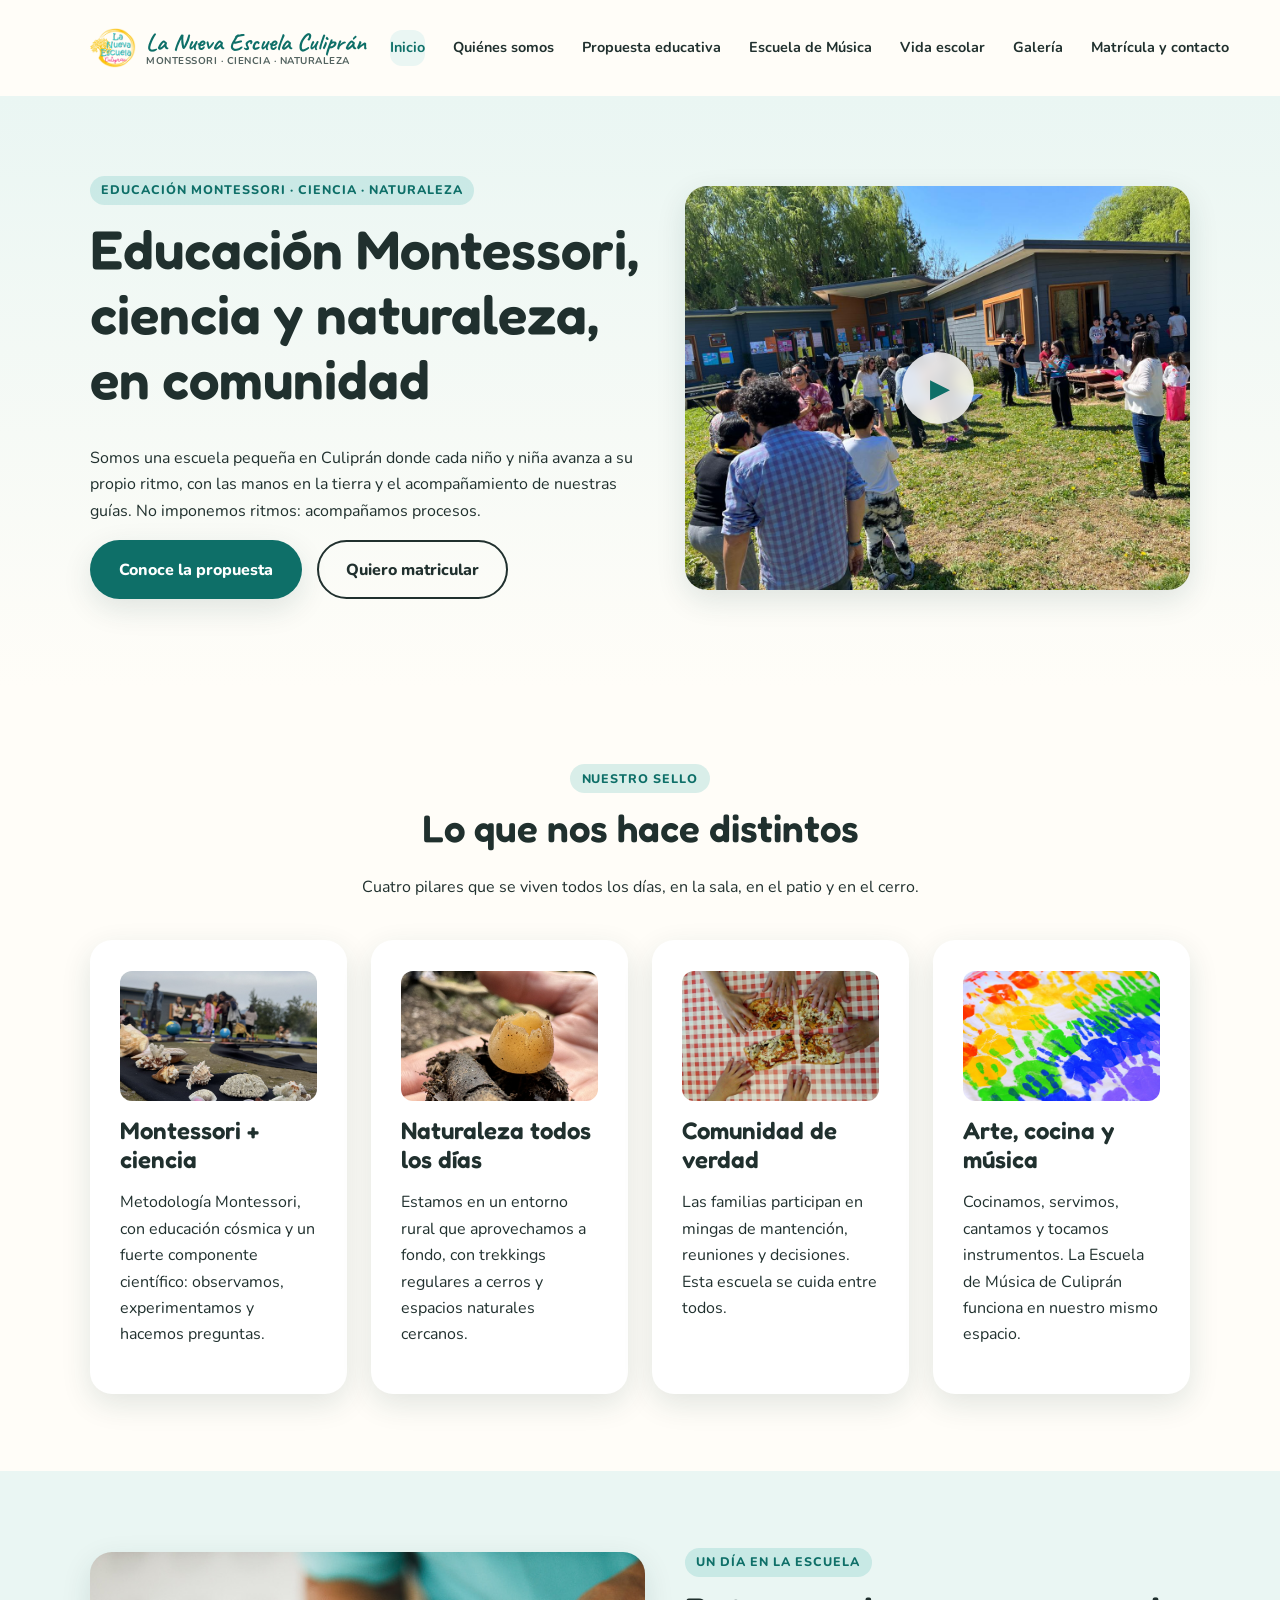
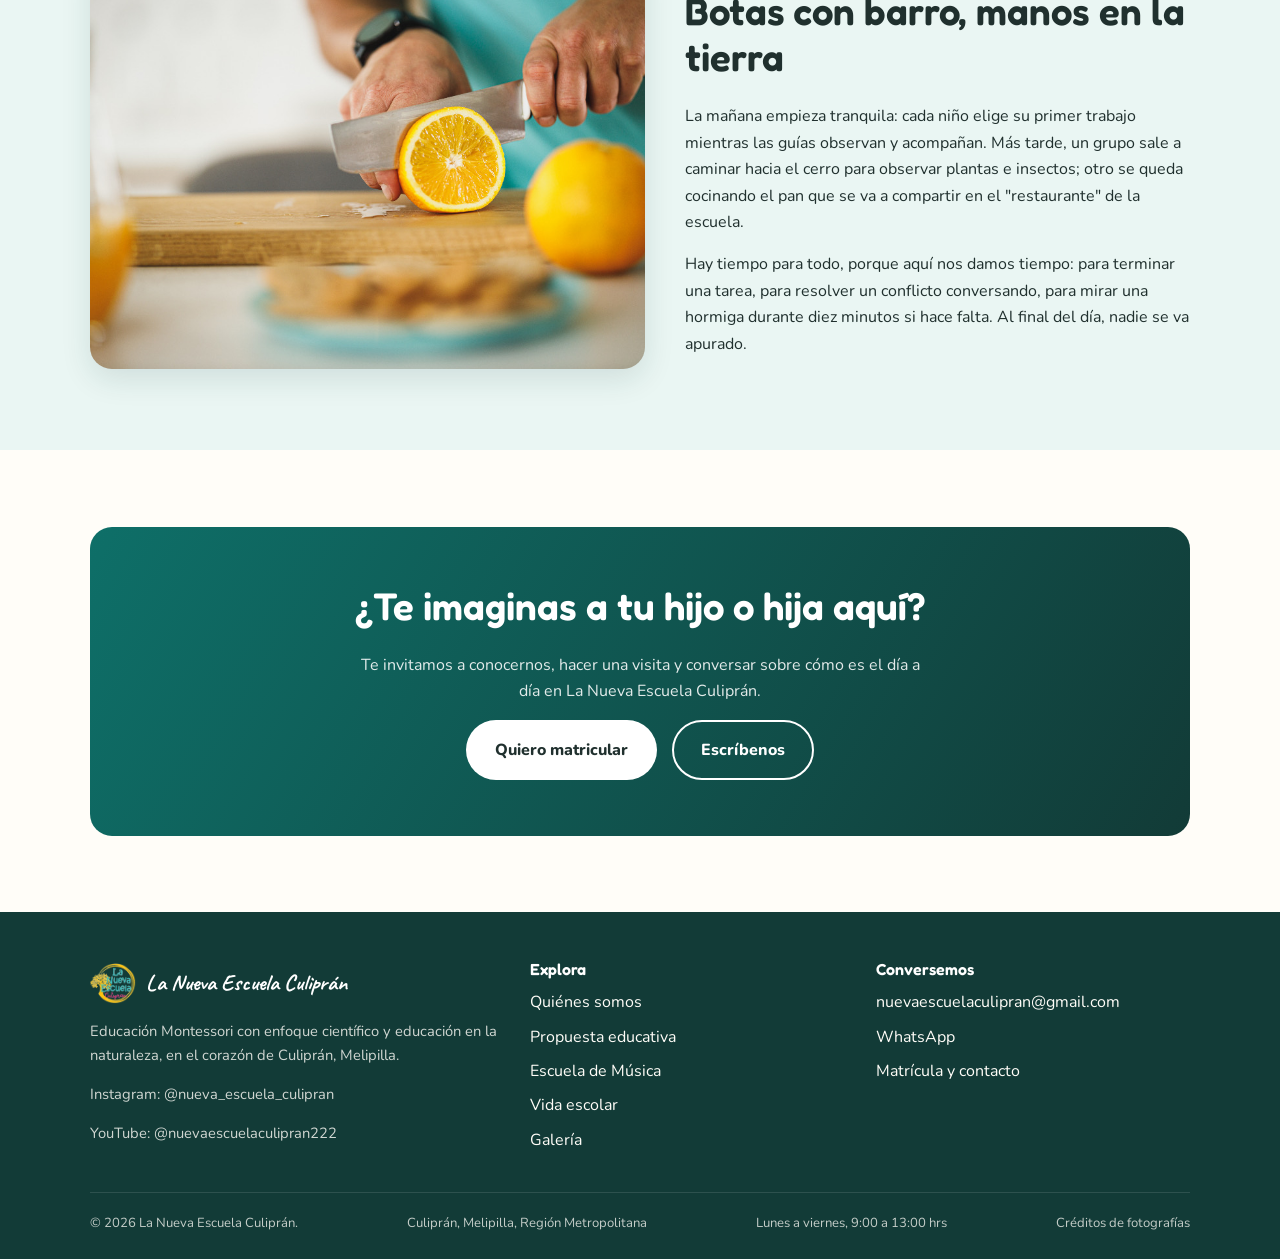
==== commit 5570ecf3: "Update index.html" ====
--- a/index.html
+++ b/index.html
@@ -81,7 +81,7 @@
       </div>
       <div class="grid grid-4">
         <div class="card">
-          <img class="card-img" src="assets/images/stock/montessori-bloques.jpg" alt="Bloques de madera de un material educativo tipo Montessori">
+          <img class="card-img" src="assets/images/stock/conchas-actividad-ciencias.jpg" alt="Bloques de madera de un material educativo tipo Montessori">
           <h3>Montessori + ciencia</h3>
           <p>Metodología Montessori, con educación cósmica y un fuerte componente científico: observamos, experimentamos y hacemos preguntas.</p>
         </div>
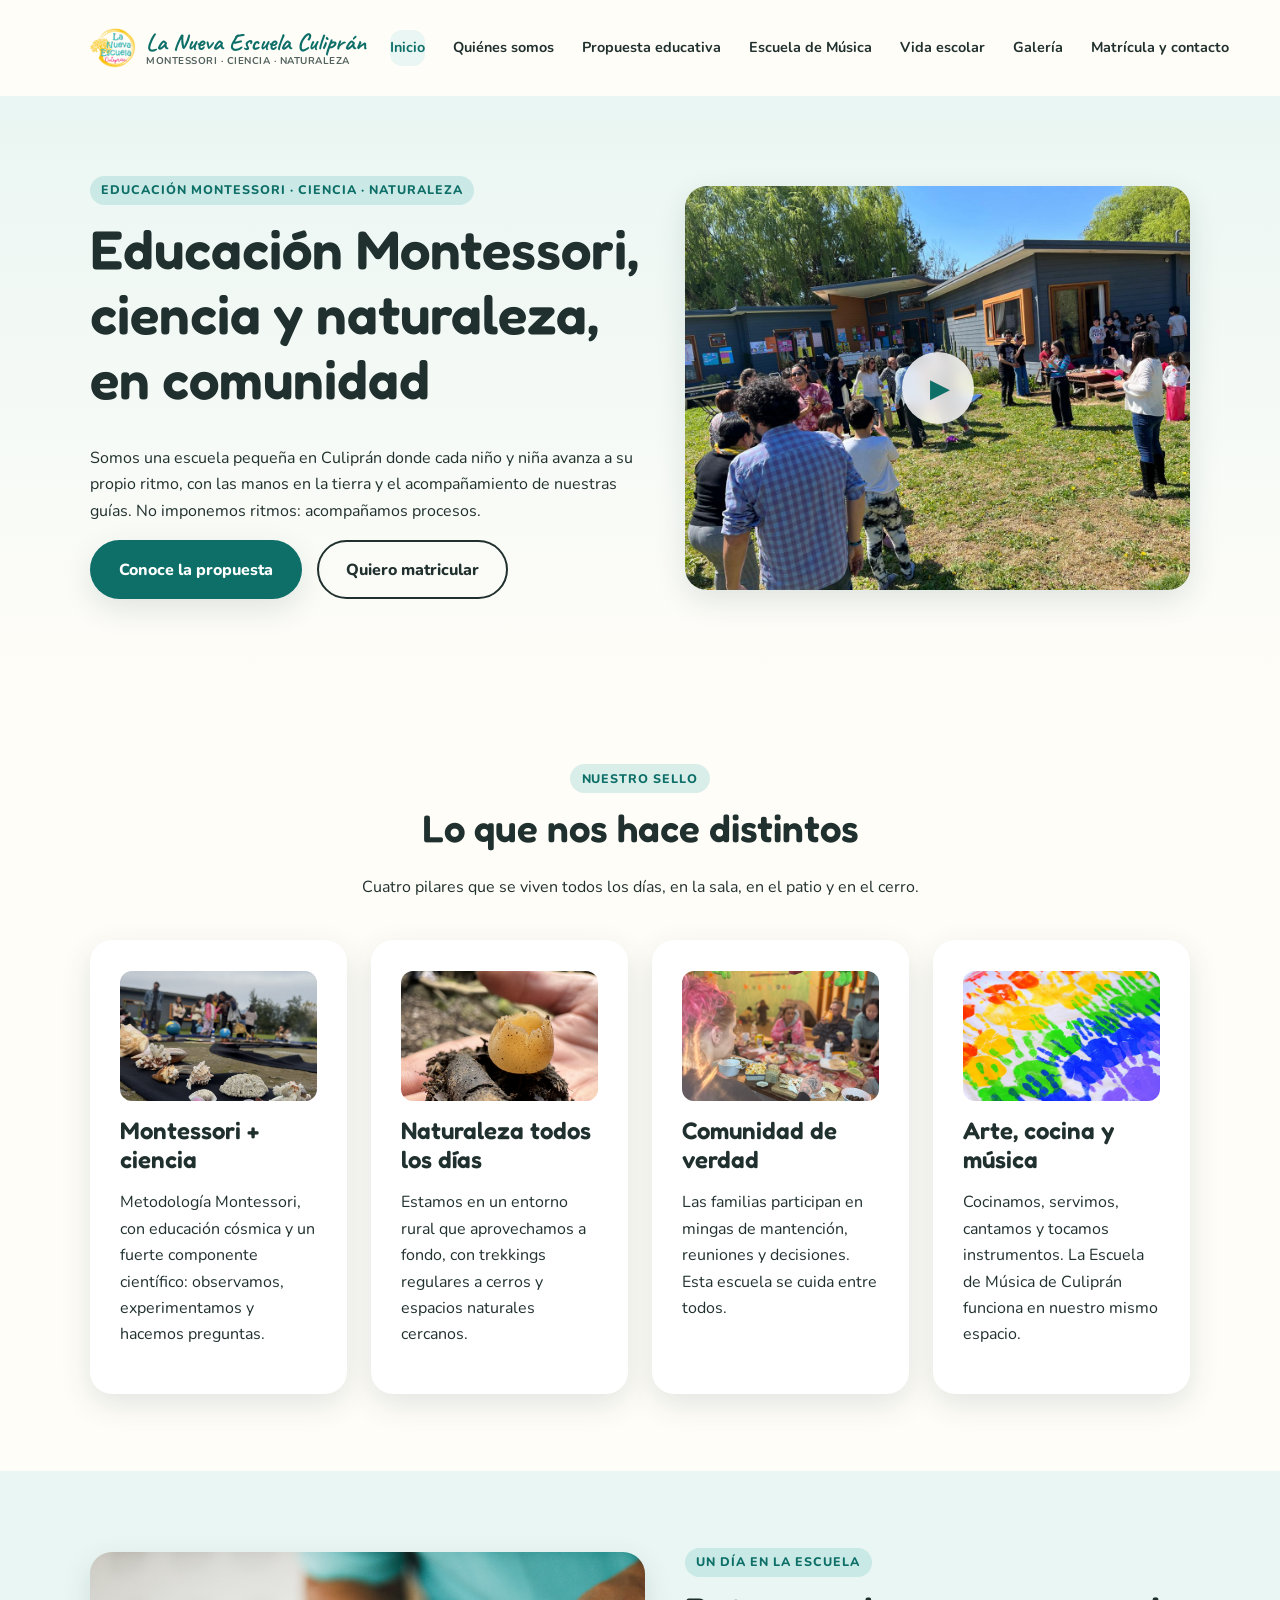
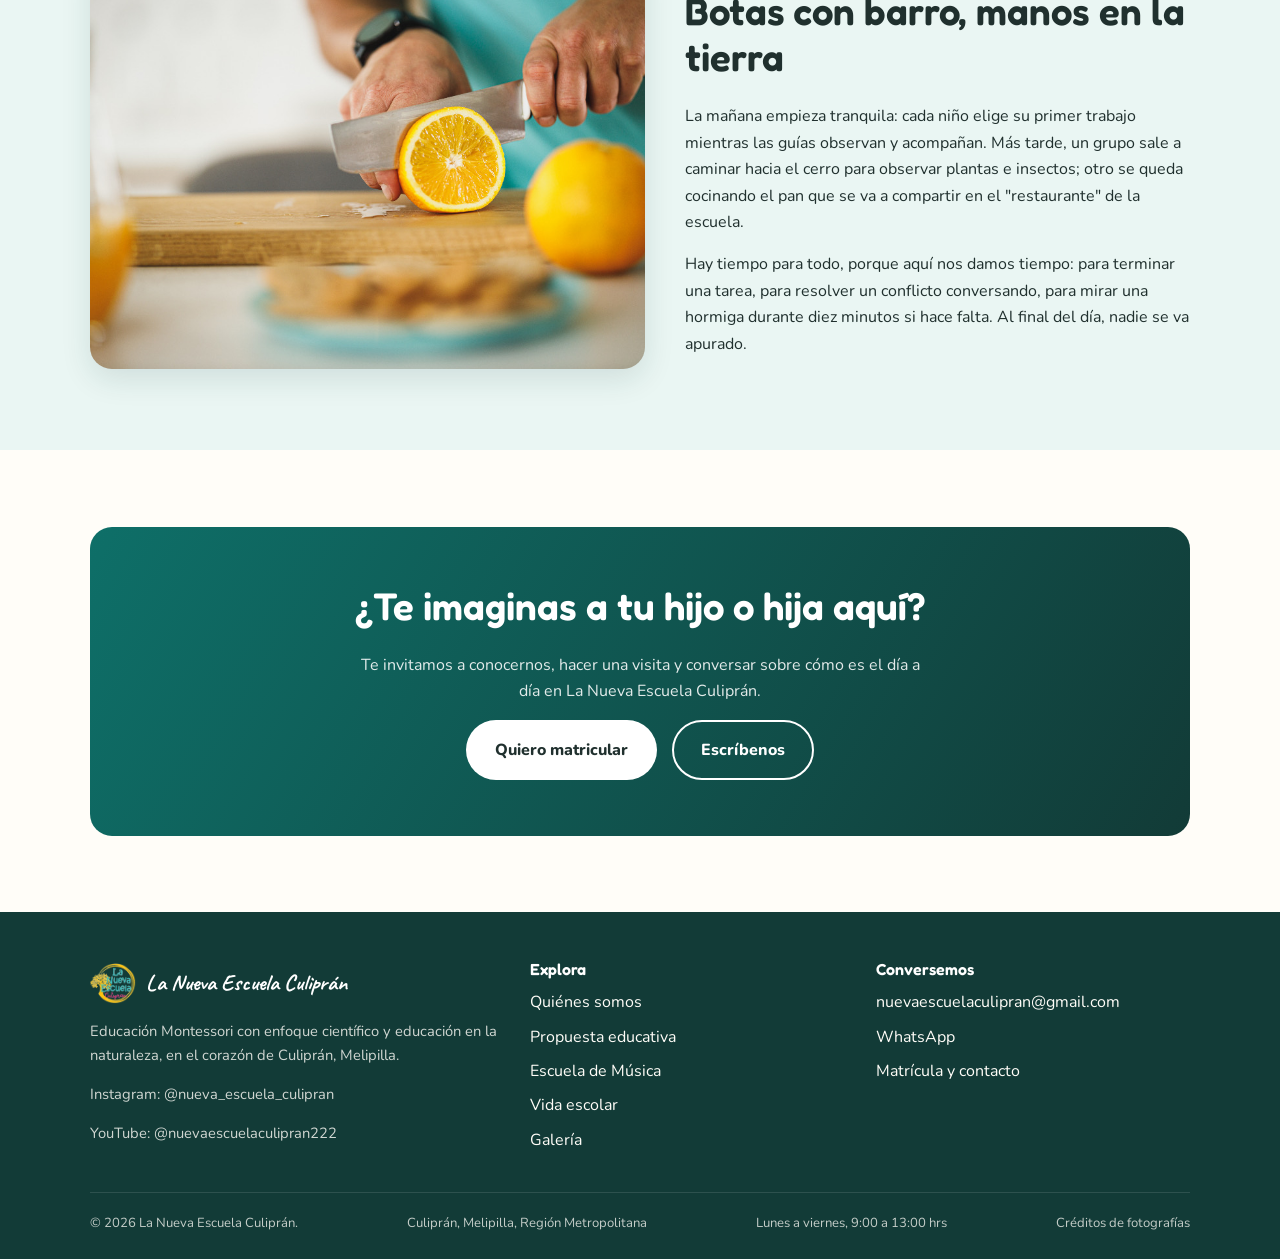
==== commit 1a37d8e4: "Update image source in index.html" ====
--- a/index.html
+++ b/index.html
@@ -91,7 +91,7 @@
           <p>Estamos en un entorno rural que aprovechamos a fondo, con trekkings regulares a cerros y espacios naturales cercanos.</p>
         </div>
         <div class="card">
-          <img class="card-img" src="assets/images/stock/comunidad-manos-pizza.jpg" alt="Manos compartiendo comida sobre una mesa al aire libre">
+          <img class="card-img" src="assets/images/stock/comunidad-1.png" alt="Manos compartiendo comida sobre una mesa al aire libre">
           <h3>Comunidad de verdad</h3>
           <p>Las familias participan en mingas de mantención, reuniones y decisiones. Esta escuela se cuida entre todos.</p>
         </div>
